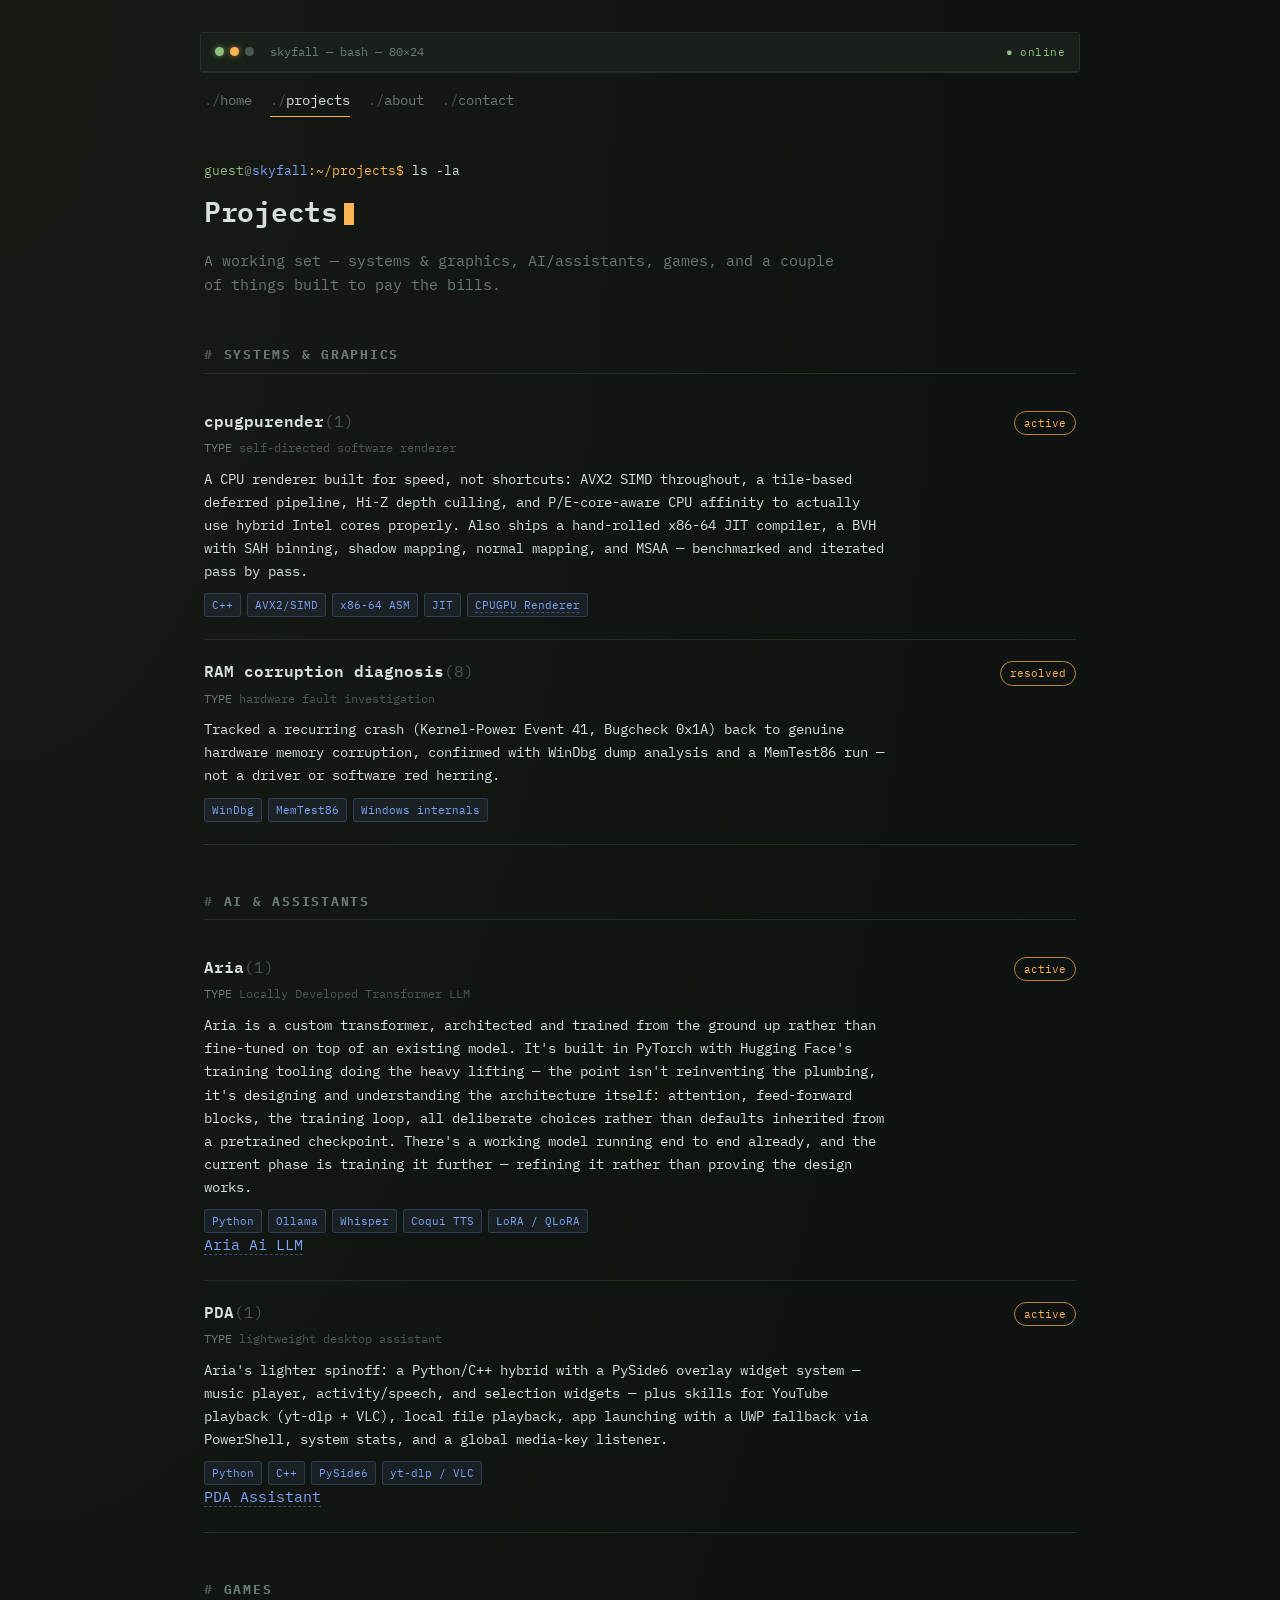
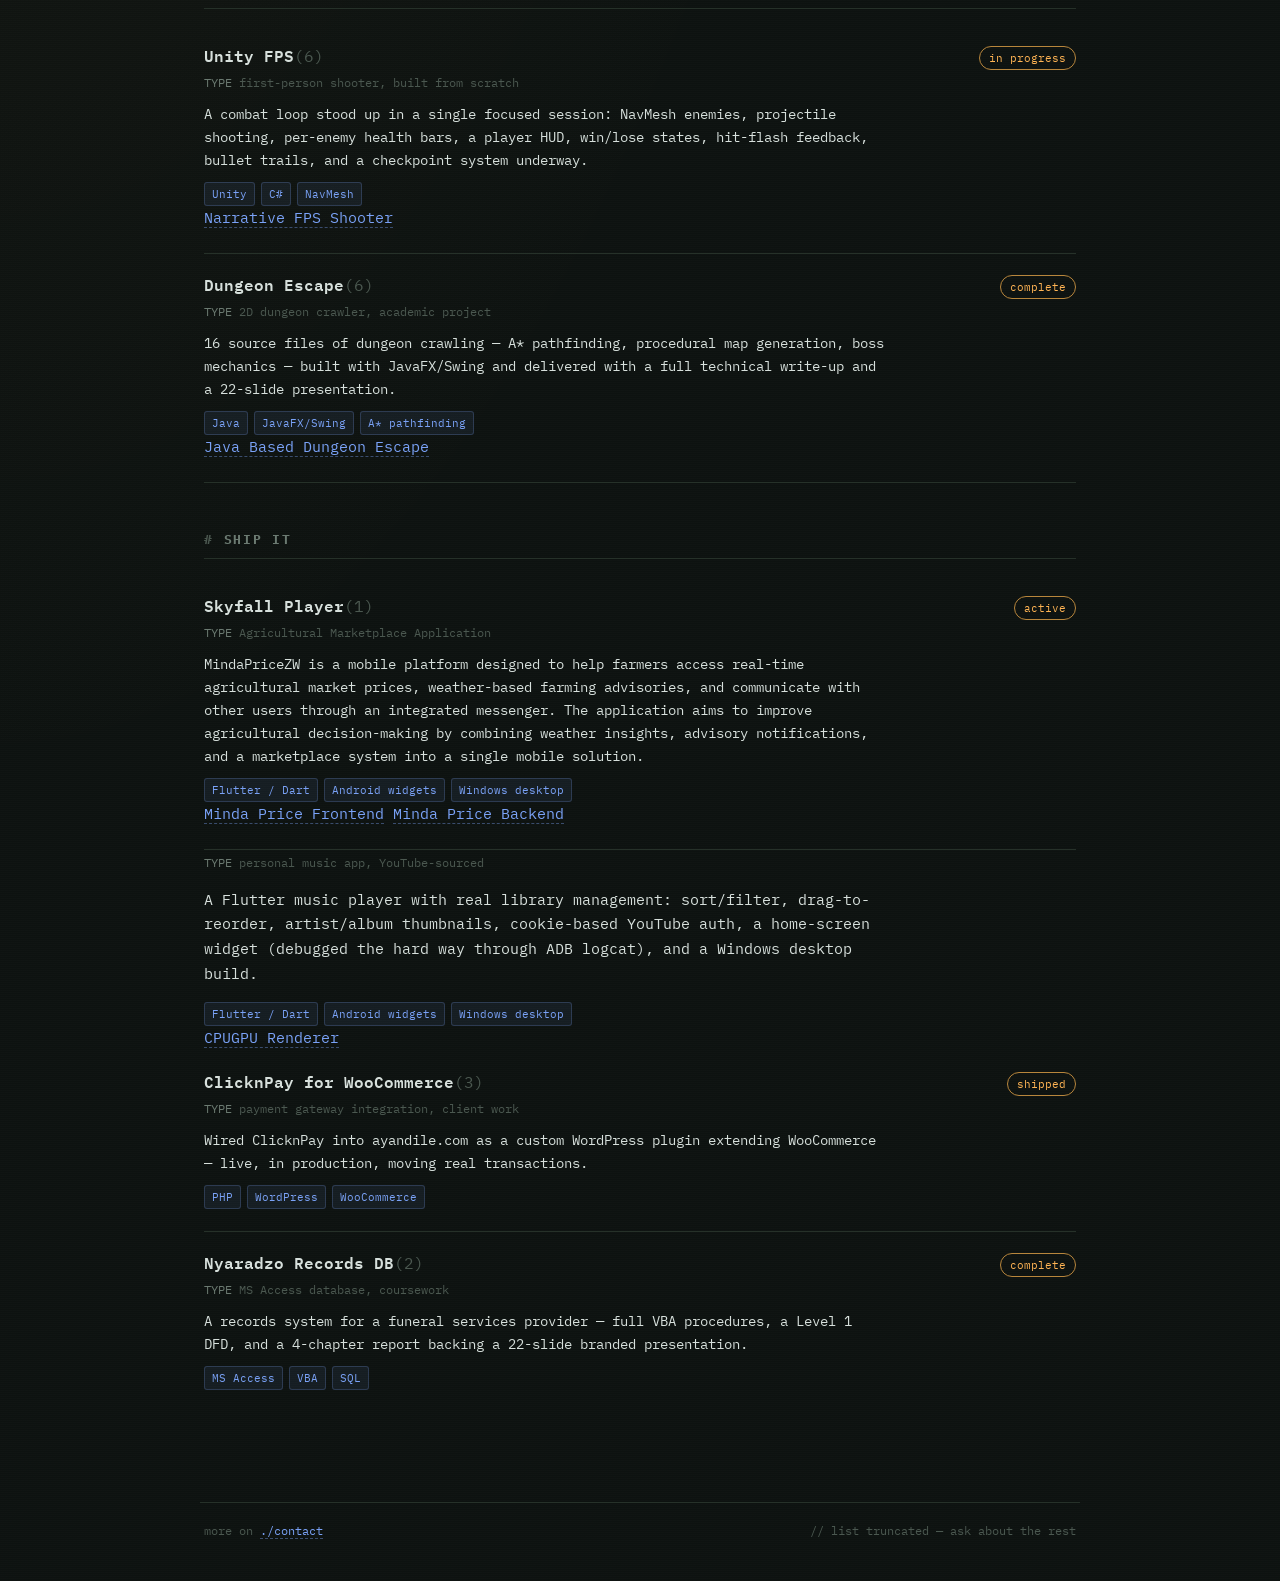
==== docs/projects.html @ 38242075 "Update project stack and link in projects.html" ====
<!DOCTYPE html>
<html lang="en">
<head>
<meta charset="UTF-8">
<meta name="viewport" content="width=device-width, initial-scale=1.0">
<title>Projects // Skyfall</title>
<link rel="preconnect" href="https://fonts.googleapis.com">
<link href="https://fonts.googleapis.com/css2?family=IBM+Plex+Mono:ital,wght@0,400;0,500;0,600;1,400&display=swap" rel="stylesheet">
<link rel="stylesheet" href="style.css">
</head>
<body>

<div class="terminal-window">
  <div class="titlebar">
    <span class="dots">
      <span class="dot dot--green" title="build: passing"></span>
      <span class="dot dot--amber" title="ci: running"></span>
      <span class="dot dot--dim" title="deploys: idle"></span>
    </span>
    <span class="path">skyfall — bash — 80×24</span>
    <span class="status">● online</span>
  </div>
</div>

<nav class="shell-nav" aria-label="Primary">
  <a href="index.html">home</a>
  <a href="projects.html" aria-current="page">projects</a>
  <a href="about.html">about</a>
  <a href="contact.html">contact</a>
</nav>

<main>
  <p class="prompt-line">
    <span class="user">guest</span><span class="at">@</span><span class="host">skyfall</span><span class="cwd">:~/projects$</span>
    <span class="cmd">ls -la</span>
  </p>
  <h1>Projects<span class="caret"></span></h1>
  <p class="lede">A working set — systems &amp; graphics, AI/assistants, games, and a couple of things built to pay the bills.</p>

  <h2>systems &amp; graphics</h2>

  <div class="entry">
    <div class="entry-head">
      <div class="entry-name">cpugpurender<span class="sec">(1)</span></div>
      <span class="entry-tag">active</span>
    </div>
    <div class="entry-meta"><span class="k">TYPE</span> self-directed software renderer</div>
    <p>A CPU renderer built for speed, not shortcuts: AVX2 SIMD throughout, a tile-based deferred
      pipeline, Hi-Z depth culling, and P/E-core-aware CPU affinity to actually use hybrid Intel
      cores properly. Also ships a hand-rolled x86-64 JIT compiler, a BVH with SAH binning, shadow
      mapping, normal mapping, and MSAA — benchmarked and iterated pass by pass.</p>
    <div class="stack"><span>C++</span><span>AVX2/SIMD</span><span>x86-64 ASM</span><span>JIT</span><span><a href="https://github.com/andlskyfallaju/cpugpurender">CPUGPU Renderer</a></span></div>
  </div>

  <div class="entry">
    <div class="entry-head">
      <div class="entry-name">RAM corruption diagnosis<span class="sec">(8)</span></div>
      <span class="entry-tag">resolved</span>
    </div>
    <div class="entry-meta"><span class="k">TYPE</span> hardware fault investigation</div>
    <p>Tracked a recurring crash (Kernel-Power Event 41, Bugcheck 0x1A) back to genuine hardware
      memory corruption, confirmed with WinDbg dump analysis and a MemTest86 run — not a driver
      or software red herring.</p>
    <div class="stack"><span>WinDbg</span><span>MemTest86</span><span>Windows internals</span></div>
  </div>

  <h2>ai &amp; assistants</h2>

  <div class="entry">
    <div class="entry-head">
      <div class="entry-name">Aria<span class="sec">(1)</span></div>
      <span class="entry-tag">active</span>
    </div>
    <div class="entry-meta"><span class="k">TYPE</span> Locally Developed Transformer LLM </div>
    <p>Aria is a custom transformer, architected and trained from the ground up rather than fine-tuned on top of an existing model. 
      It's built in PyTorch with Hugging Face's training tooling doing the heavy lifting — the point isn't reinventing the plumbing, 
      it's designing and understanding the architecture itself: attention, feed-forward blocks, the training loop, 
      all deliberate choices rather than defaults inherited from a pretrained checkpoint. 
      There's a working model running end to end already, and the current phase is training it further — refining it rather than proving the design works.</p>
    <div class="stack"><span>Python</span><span>Ollama</span><span>Whisper</span><span>Coqui TTS</span><span>LoRA / QLoRA</span></div>
    <a href="https://github.com/andlskyfallaju/Aria-AI">Aria Ai LLM</a>
  </div>

  <div class="entry">
    <div class="entry-head">
      <div class="entry-name">PDA<span class="sec">(1)</span></div>
      <span class="entry-tag">active</span>
    </div>
    <div class="entry-meta"><span class="k">TYPE</span> lightweight desktop assistant</div>
    <p>Aria's lighter spinoff: a Python/C++ hybrid with a PySide6 overlay widget system — music
      player, activity/speech, and selection widgets — plus skills for YouTube playback (yt-dlp +
      VLC), local file playback, app launching with a UWP fallback via PowerShell, system stats,
      and a global media-key listener.</p>
    <div class="stack"><span>Python</span><span>C++</span><span>PySide6</span><span>yt-dlp / VLC</span></div>
    <a href="https://github.com/andlskyfallaju/Local-PDA-Assistant">PDA Assistant</a>
  </div>

  <h2>games</h2>

  <div class="entry">
    <div class="entry-head">
      <div class="entry-name">Unity FPS<span class="sec">(6)</span></div>
      <span class="entry-tag">in progress</span>
    </div>
    <div class="entry-meta"><span class="k">TYPE</span> first-person shooter, built from scratch</div>
    <p>A combat loop stood up in a single focused session: NavMesh enemies, projectile shooting,
      per-enemy health bars, a player HUD, win/lose states, hit-flash feedback, bullet trails, and
      a checkpoint system underway.</p>
    <div class="stack"><span>Unity</span><span>C#</span><span>NavMesh</span></div>
    <a href="https://github.com/andlskyfallaju/Narrative-FPS">Narrative FPS Shooter</a>
  </div>

  <div class="entry">
    <div class="entry-head">
      <div class="entry-name">Dungeon Escape<span class="sec">(6)</span></div>
      <span class="entry-tag">complete</span>
    </div>
    <div class="entry-meta"><span class="k">TYPE</span> 2D dungeon crawler, academic project</div>
    <p>16 source files of dungeon crawling — A* pathfinding, procedural map generation, boss
      mechanics — built with JavaFX/Swing and delivered with a full technical write-up and a
      22-slide presentation.</p>
    <div class="stack"><span>Java</span><span>JavaFX/Swing</span><span>A* pathfinding</span></div>
    <a href="https://github.com/andlskyfallaju/DungeonEscape">Java Based Dungeon Escape</a>
  </div>

  <h2>ship it</h2>

  <div class="entry">
    <div class="entry-head">
      <div class="entry-name">Skyfall Player<span class="sec">(1)</span></div>
      <span class="entry-tag">active</span>
    </div>
    <div class="entry-meta"><span class="k">TYPE</span> Agricultural Marketplace Application</div>
    <p>MindaPriceZW is a mobile platform designed to help farmers access real-time agricultural market prices, 
      weather-based farming advisories, and communicate with other users through an integrated messenger.
      The application aims to improve agricultural decision-making by combining weather insights, 
      advisory notifications, and a marketplace system into a single mobile solution.</p>
    <div class="stack"><span>Flutter / Dart</span><span>Android widgets</span><span>Windows desktop</span></div>
    <a href="https://github.com/andlskyfallaju/mindaprice-zw-app">Minda Price Frontend</a> <a href="https://github.com/andlskyfallaju/mindaprice-backend">Minda Price Backend</a>
  </div>

  <div class="entry-meta"><span class="k">TYPE</span> personal music app, YouTube-sourced</div>
    <p>A Flutter music player with real library management: sort/filter, drag-to-reorder,
      artist/album thumbnails, cookie-based YouTube auth, a home-screen widget (debugged the hard
      way through ADB logcat), and a Windows desktop build.</p>
    <div class="stack"><span>Flutter / Dart</span><span>Android widgets</span><span>Windows desktop</span></div>
    <a href="https://github.com/andlskyfallaju/mindaprice-zw-app">CPUGPU Renderer</a>
  </div>

  <div class="entry">
    <div class="entry-head">
      <div class="entry-name">ClicknPay for WooCommerce<span class="sec">(3)</span></div>
      <span class="entry-tag">shipped</span>
    </div>
    <div class="entry-meta"><span class="k">TYPE</span> payment gateway integration, client work</div>
    <p>Wired ClicknPay into ayandile.com as a custom WordPress plugin extending WooCommerce —
      live, in production, moving real transactions.</p>
    <div class="stack"><span>PHP</span><span>WordPress</span><span>WooCommerce</span></div>
  </div>

  <div class="entry">
    <div class="entry-head">
      <div class="entry-name">Nyaradzo Records DB<span class="sec">(2)</span></div>
      <span class="entry-tag">complete</span>
    </div>
    <div class="entry-meta"><span class="k">TYPE</span> MS Access database, coursework</div>
    <p>A records system for a funeral services provider — full VBA procedures, a Level 1 DFD, and
      a 4-chapter report backing a 22-slide branded presentation.</p>
    <div class="stack"><span>MS Access</span><span>VBA</span><span>SQL</span></div>
  </div>


</main>

<footer>
  <span>more on <a href="contact.html">./contact</a></span>
  <span class="comment">// list truncated — ask about the rest</span>
</footer>

</body>
</html>
---- docs/style.css ----
/* ============================================================
   Skyfall // portfolio — terminal design system
   ============================================================ */

:root {
  --bg:        #0d1210;
  --bg-panel:  #131917;
  --bg-raised: #182019;
  --border:    #263129;
  --fg:        #d7e0dc;
  --fg-dim:    #6b7a71;
  --fg-dimmer: #4b5850;
  --amber:     #ffb454;
  --amber-dim: #b8863c;
  --blue:      #7aa2f7;
  --red:       #e06c75;
  --green:     #8fbf7f;

  --mono: "IBM Plex Mono", "JetBrains Mono", "SF Mono", Consolas, monospace;

  --radius: 3px;
  --maxw: 880px;
}

* { box-sizing: border-box; }

html {
  scroll-behavior: smooth;
}

@media (prefers-reduced-motion: reduce) {
  html { scroll-behavior: auto; }
  *, *::before, *::after {
    animation-duration: 0.01ms !important;
    animation-iteration-count: 1 !important;
    transition-duration: 0.01ms !important;
  }
}

body {
  margin: 0;
  background: var(--bg);
  color: var(--fg);
  font-family: var(--mono);
  font-size: 15px;
  line-height: 1.65;
  background-image:
    radial-gradient(ellipse at top left, rgba(255,180,84,0.04), transparent 55%),
    repeating-linear-gradient(0deg, rgba(255,255,255,0.012) 0px, rgba(255,255,255,0.012) 1px, transparent 1px, transparent 2px);
}

a {
  color: var(--blue);
  text-decoration: none;
  border-bottom: 1px dashed rgba(122,162,247,0.4);
}
a:hover, a:focus-visible {
  color: var(--amber);
  border-bottom-color: rgba(255,180,84,0.6);
}
a:focus-visible {
  outline: 1px solid var(--amber);
  outline-offset: 2px;
}

::selection {
  background: var(--amber-dim);
  color: #0d1210;
}

/* ---------- window chrome ---------- */

.terminal-window {
  max-width: var(--maxw);
  margin: 32px auto 0;
  border: 1px solid var(--border);
  border-radius: var(--radius);
  background: var(--bg-panel);
  box-shadow: 0 30px 60px -30px rgba(0,0,0,0.6);
  overflow: hidden;
}

.titlebar {
  display: flex;
  align-items: center;
  gap: 10px;
  padding: 9px 14px;
  background: var(--bg-raised);
  border-bottom: 1px solid var(--border);
  font-size: 12px;
  color: var(--fg-dim);
}

.dots { display: flex; gap: 6px; margin-right: 6px; }
.dot { width: 9px; height: 9px; border-radius: 50%; display: inline-block; }
.dot--green  { background: var(--green); box-shadow: 0 0 6px rgba(143,191,127,0.7); }
.dot--amber  { background: var(--amber); box-shadow: 0 0 6px rgba(255,180,84,0.6); }
.dot--dim    { background: var(--fg-dimmer); }

.titlebar .path { color: var(--fg-dim); }
.titlebar .status {
  margin-left: auto;
  font-size: 11px;
  letter-spacing: 0.04em;
  color: var(--green);
}

/* ---------- shell-prompt nav ---------- */

nav.shell-nav {
  max-width: var(--maxw);
  margin: 14px auto 0;
  padding: 0 4px;
  display: flex;
  flex-wrap: wrap;
  gap: 18px;
  font-size: 13.5px;
}

nav.shell-nav a {
  border-bottom: none;
  color: var(--fg-dim);
  padding: 2px 0;
  position: relative;
}
nav.shell-nav a::before {
  content: "./";
  color: var(--fg-dimmer);
}
nav.shell-nav a:hover {
  color: var(--amber);
}
nav.shell-nav a[aria-current="page"] {
  color: var(--fg);
}
nav.shell-nav a[aria-current="page"]::after {
  content: "";
  position: absolute;
  left: 0; right: 0; bottom: -4px;
  height: 1px;
  background: var(--amber);
}

/* ---------- content ---------- */

main {
  max-width: var(--maxw);
  margin: 0 auto;
  padding: 34px 4px 90px;
}

.prompt-line {
  color: var(--fg-dim);
  font-size: 13px;
  margin-bottom: 6px;
}
.prompt-line .user { color: var(--green); }
.prompt-line .at   { color: var(--fg-dim); }
.prompt-line .host { color: var(--blue); }
.prompt-line .cwd  { color: var(--amber); }
.prompt-line .cmd  { color: var(--fg); }

h1 {
  font-size: 28px;
  font-weight: 600;
  margin: 6px 0 4px;
  color: var(--fg);
  letter-spacing: -0.01em;
}
h1 .caret {
  display: inline-block;
  width: 10px; height: 22px;
  background: var(--amber);
  margin-left: 6px;
  vertical-align: -3px;
  animation: blink 1.05s steps(1) infinite;
}
@keyframes blink { 50% { opacity: 0; } }

h2 {
  font-size: 12.5px;
  text-transform: uppercase;
  letter-spacing: 0.14em;
  color: var(--fg-dim);
  margin: 46px 0 16px;
  padding-bottom: 8px;
  border-bottom: 1px solid var(--border);
}
h2::before { content: "# "; color: var(--fg-dimmer); }

h3 {
  font-size: 16px;
  color: var(--fg);
  margin: 0 0 4px;
}

p { color: var(--fg); max-width: 680px; }
p.lede { color: var(--fg-dim); max-width: 640px; }

.tagline {
  color: var(--fg-dim);
  margin: 0 0 28px;
}

.comment { color: var(--fg-dimmer); }

/* ---------- man-page project entries ---------- */

.entry {
  padding: 18px 0 22px;
  border-bottom: 1px solid var(--border);
}
.entry:last-child { border-bottom: none; }

.entry-head {
  display: flex;
  align-items: baseline;
  justify-content: space-between;
  gap: 12px;
  flex-wrap: wrap;
}

.entry-name {
  color: var(--fg);
  font-weight: 600;
  font-size: 16px;
}
.entry-name .sec { color: var(--fg-dimmer); font-weight: 400; }

.entry-tag {
  font-size: 11px;
  color: var(--amber);
  border: 1px solid var(--amber-dim);
  border-radius: 999px;
  padding: 2px 9px;
  white-space: nowrap;
}

.entry-meta {
  font-size: 12px;
  color: var(--fg-dimmer);
  margin: 3px 0 10px;
}
.entry-meta .k { color: var(--fg-dim); }

.entry p { margin: 6px 0; font-size: 14px; }

.stack {
  display: flex;
  flex-wrap: wrap;
  gap: 6px;
  margin-top: 10px;
}
.stack span {
  font-size: 11px;
  color: var(--blue);
  background: rgba(122,162,247,0.08);
  border: 1px solid rgba(122,162,247,0.22);
  border-radius: var(--radius);
  padding: 2px 7px;
}

.entry-links { margin-top: 10px; font-size: 12.5px; }
.entry-links a { margin-right: 14px; }

/* ---------- misc blocks ---------- */

.grid-2 {
  display: grid;
  grid-template-columns: 1fr 1fr;
  gap: 26px;
}
@media (max-width: 640px) {
  .grid-2 { grid-template-columns: 1fr; }
}

.card {
  border: 1px solid var(--border);
  background: var(--bg-panel);
  border-radius: var(--radius);
  padding: 16px 18px;
}

.kv { display: grid; grid-template-columns: 120px 1fr; gap: 6px 14px; font-size: 13.5px; }
.kv dt { color: var(--fg-dim); }
.kv dd { margin: 0; color: var(--fg); }

.log-item {
  display: flex;
  gap: 12px;
  font-size: 13.5px;
  padding: 9px 0;
  border-bottom: 1px solid var(--border);
}
.log-item:last-child { border-bottom: none; }
.log-item .hash { color: var(--amber-dim); flex-shrink: 0; }
.log-item .msg  { color: var(--fg); }
.log-item .date { color: var(--fg-dimmer); margin-left: auto; flex-shrink: 0; }

.btn {
  display: inline-block;
  border: 1px solid var(--amber-dim);
  color: var(--amber);
  border-radius: var(--radius);
  padding: 8px 16px;
  font-size: 13.5px;
  border-bottom: 1px solid var(--amber-dim);
}
.btn:hover { background: rgba(255,180,84,0.08); color: var(--amber); border-color: var(--amber); }

.field {
  margin-bottom: 18px;
}
.field label {
  display: block;
  font-size: 12px;
  color: var(--fg-dim);
  margin-bottom: 5px;
}
.field label::before { content: "--"; color: var(--fg-dimmer); }
.field input, .field textarea {
  width: 100%;
  background: var(--bg-raised);
  border: 1px solid var(--border);
  border-radius: var(--radius);
  color: var(--fg);
  font-family: var(--mono);
  font-size: 14px;
  padding: 9px 11px;
}
.field input:focus, .field textarea:focus {
  outline: 1px solid var(--amber);
  border-color: var(--amber);
}

footer {
  max-width: var(--maxw);
  margin: 0 auto 40px;
  padding: 18px 4px 0;
  border-top: 1px solid var(--border);
  color: var(--fg-dimmer);
  font-size: 12px;
  display: flex;
  justify-content: space-between;
  flex-wrap: wrap;
  gap: 8px;
}
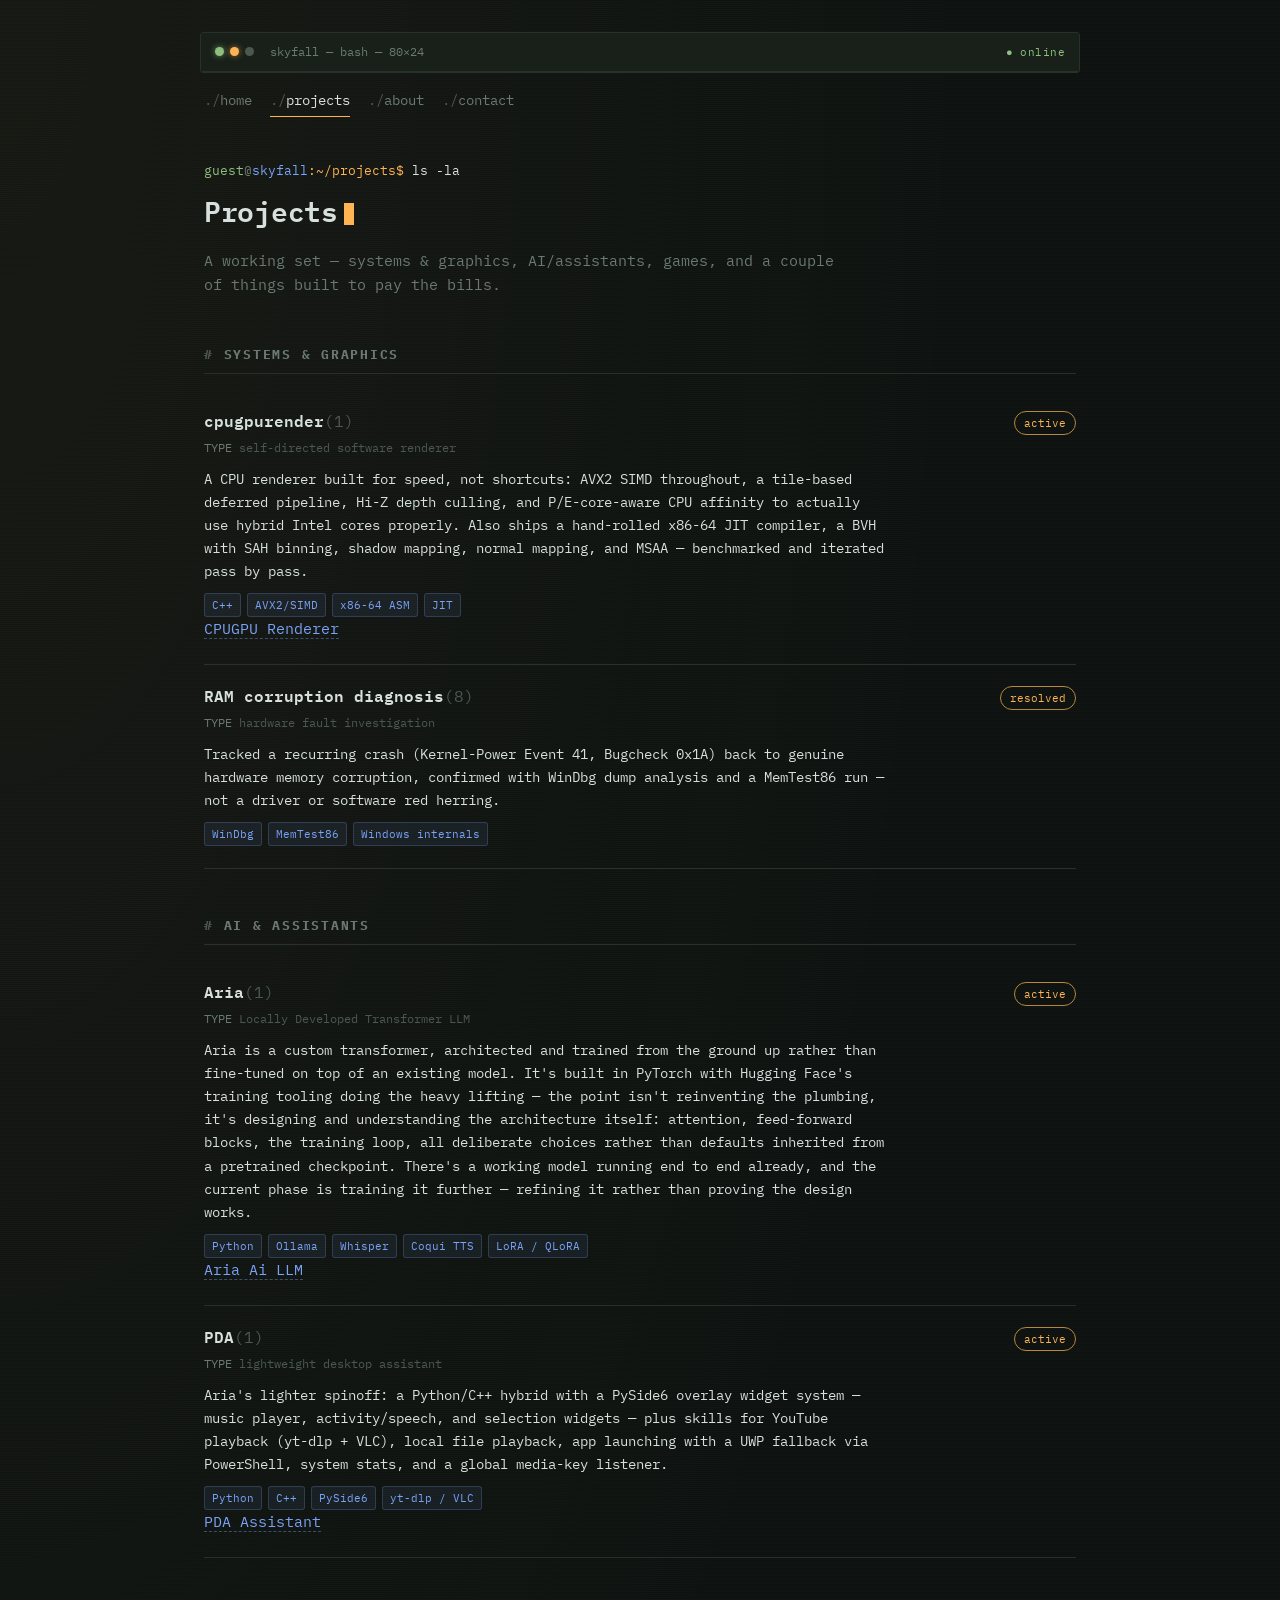
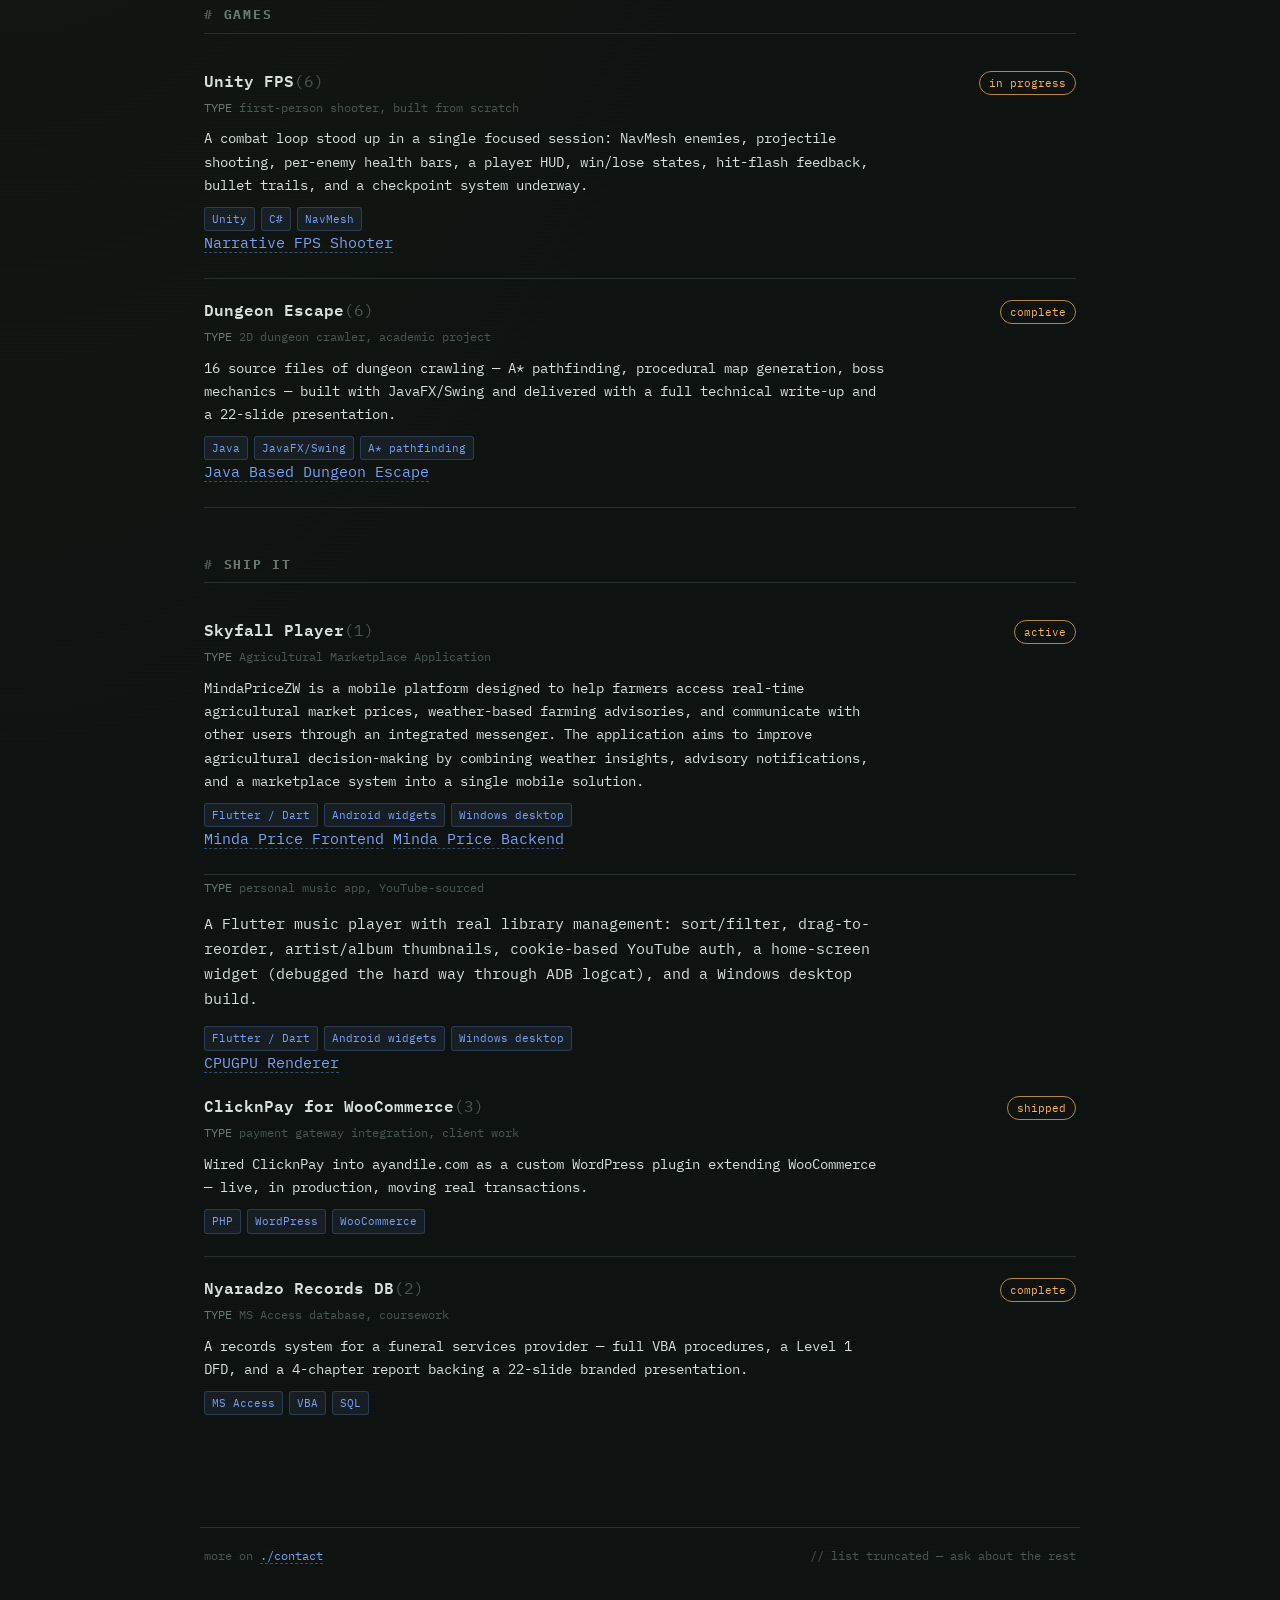
==== commit 71979324: "Update stack display for CPUGPU Renderer in projects.html Reorganized the stack display for the CPUG" ====
--- a/docs/projects.html
+++ b/docs/projects.html
@@ -49,7 +49,8 @@
       pipeline, Hi-Z depth culling, and P/E-core-aware CPU affinity to actually use hybrid Intel
       cores properly. Also ships a hand-rolled x86-64 JIT compiler, a BVH with SAH binning, shadow
       mapping, normal mapping, and MSAA — benchmarked and iterated pass by pass.</p>
-    <div class="stack"><span>C++</span><span>AVX2/SIMD</span><span>x86-64 ASM</span><span>JIT</span><span><a href="https://github.com/andlskyfallaju/cpugpurender">CPUGPU Renderer</a></span></div>
+    <div class="stack"><span>C++</span><span>AVX2/SIMD</span><span>x86-64 ASM</span><span>JIT</span></div>
+    <span><a href="https://github.com/andlskyfallaju/cpugpurender">CPUGPU Renderer</a></span>
   </div>
 
   <div class="entry">
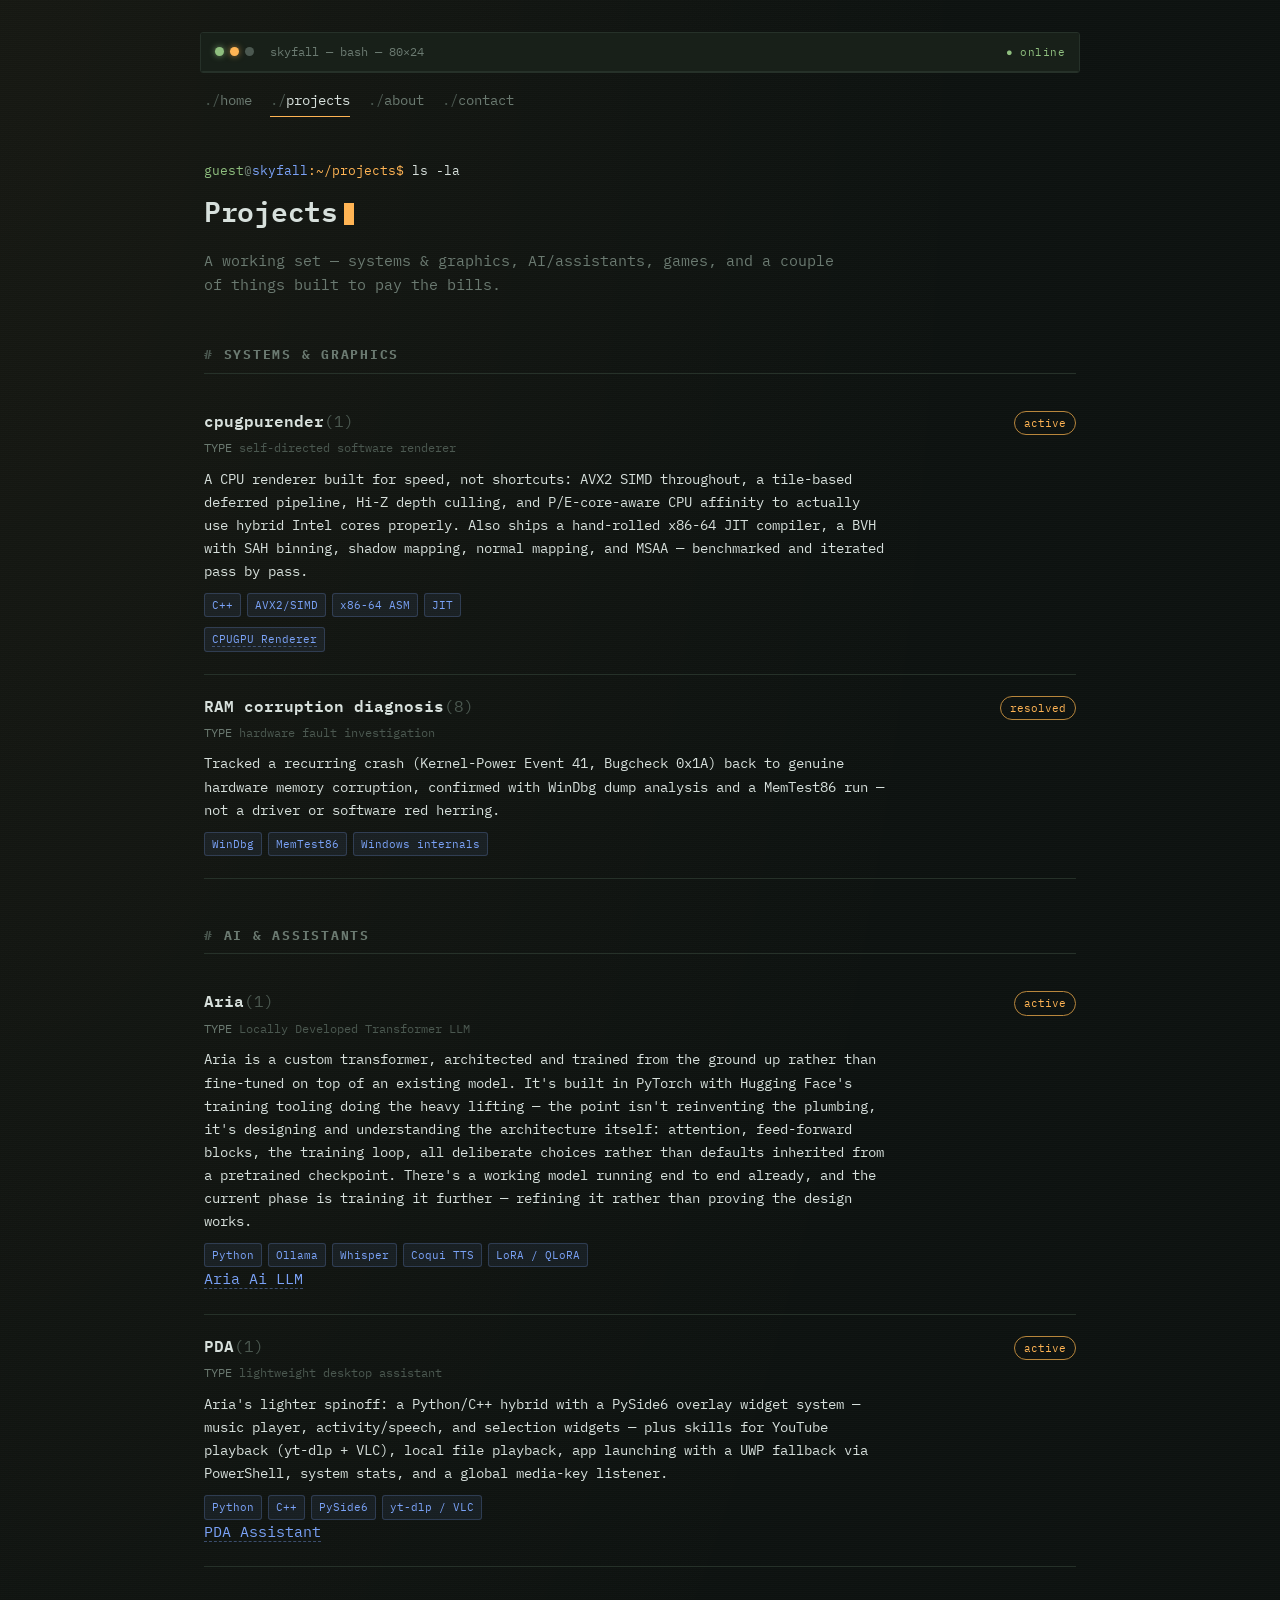
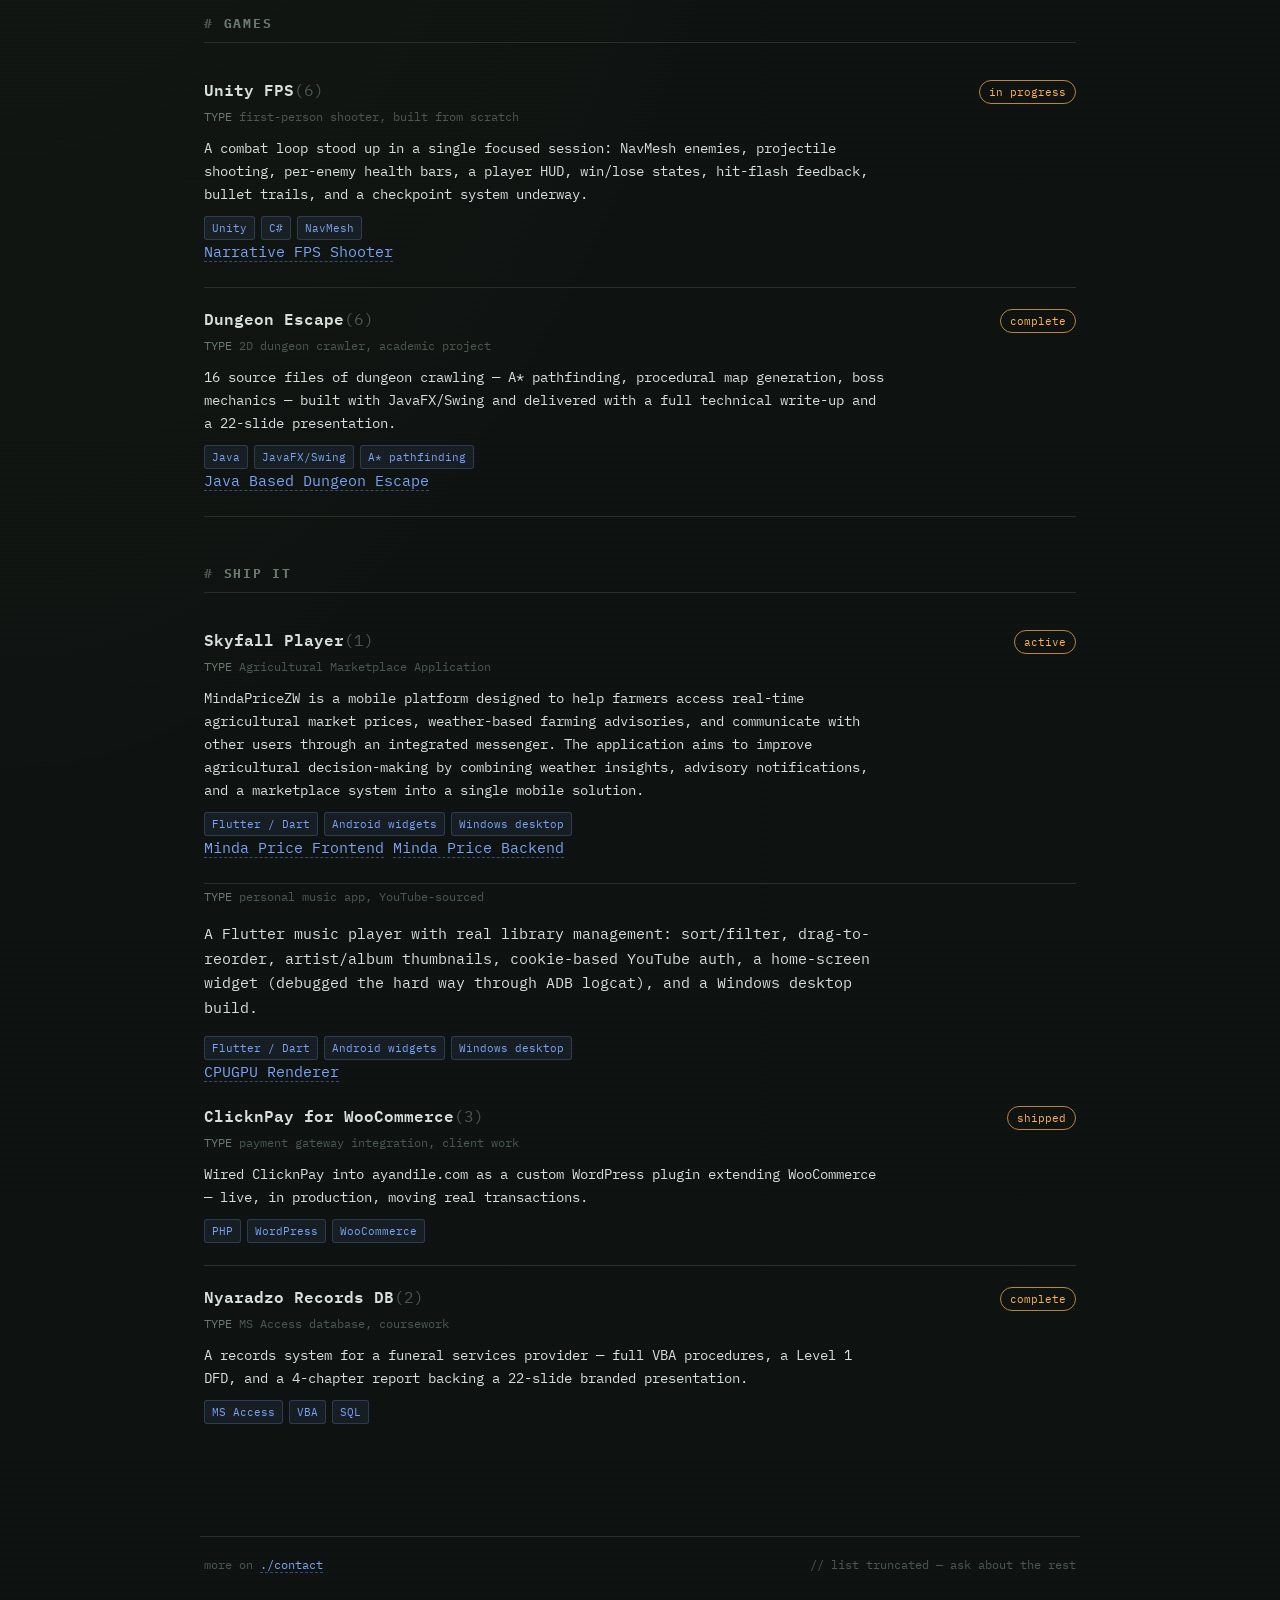
==== commit 8850710a: "Fix link formatting for CPUGPU Renderer in projects.html" ====
--- a/docs/projects.html
+++ b/docs/projects.html
@@ -50,7 +50,7 @@
       cores properly. Also ships a hand-rolled x86-64 JIT compiler, a BVH with SAH binning, shadow
       mapping, normal mapping, and MSAA — benchmarked and iterated pass by pass.</p>
     <div class="stack"><span>C++</span><span>AVX2/SIMD</span><span>x86-64 ASM</span><span>JIT</span></div>
-    <span><a href="https://github.com/andlskyfallaju/cpugpurender">CPUGPU Renderer</a></span>
+    <div class="stack"><span><a href="https://github.com/andlskyfallaju/cpugpurender">CPUGPU Renderer</a></span></div>
   </div>
 
   <div class="entry">
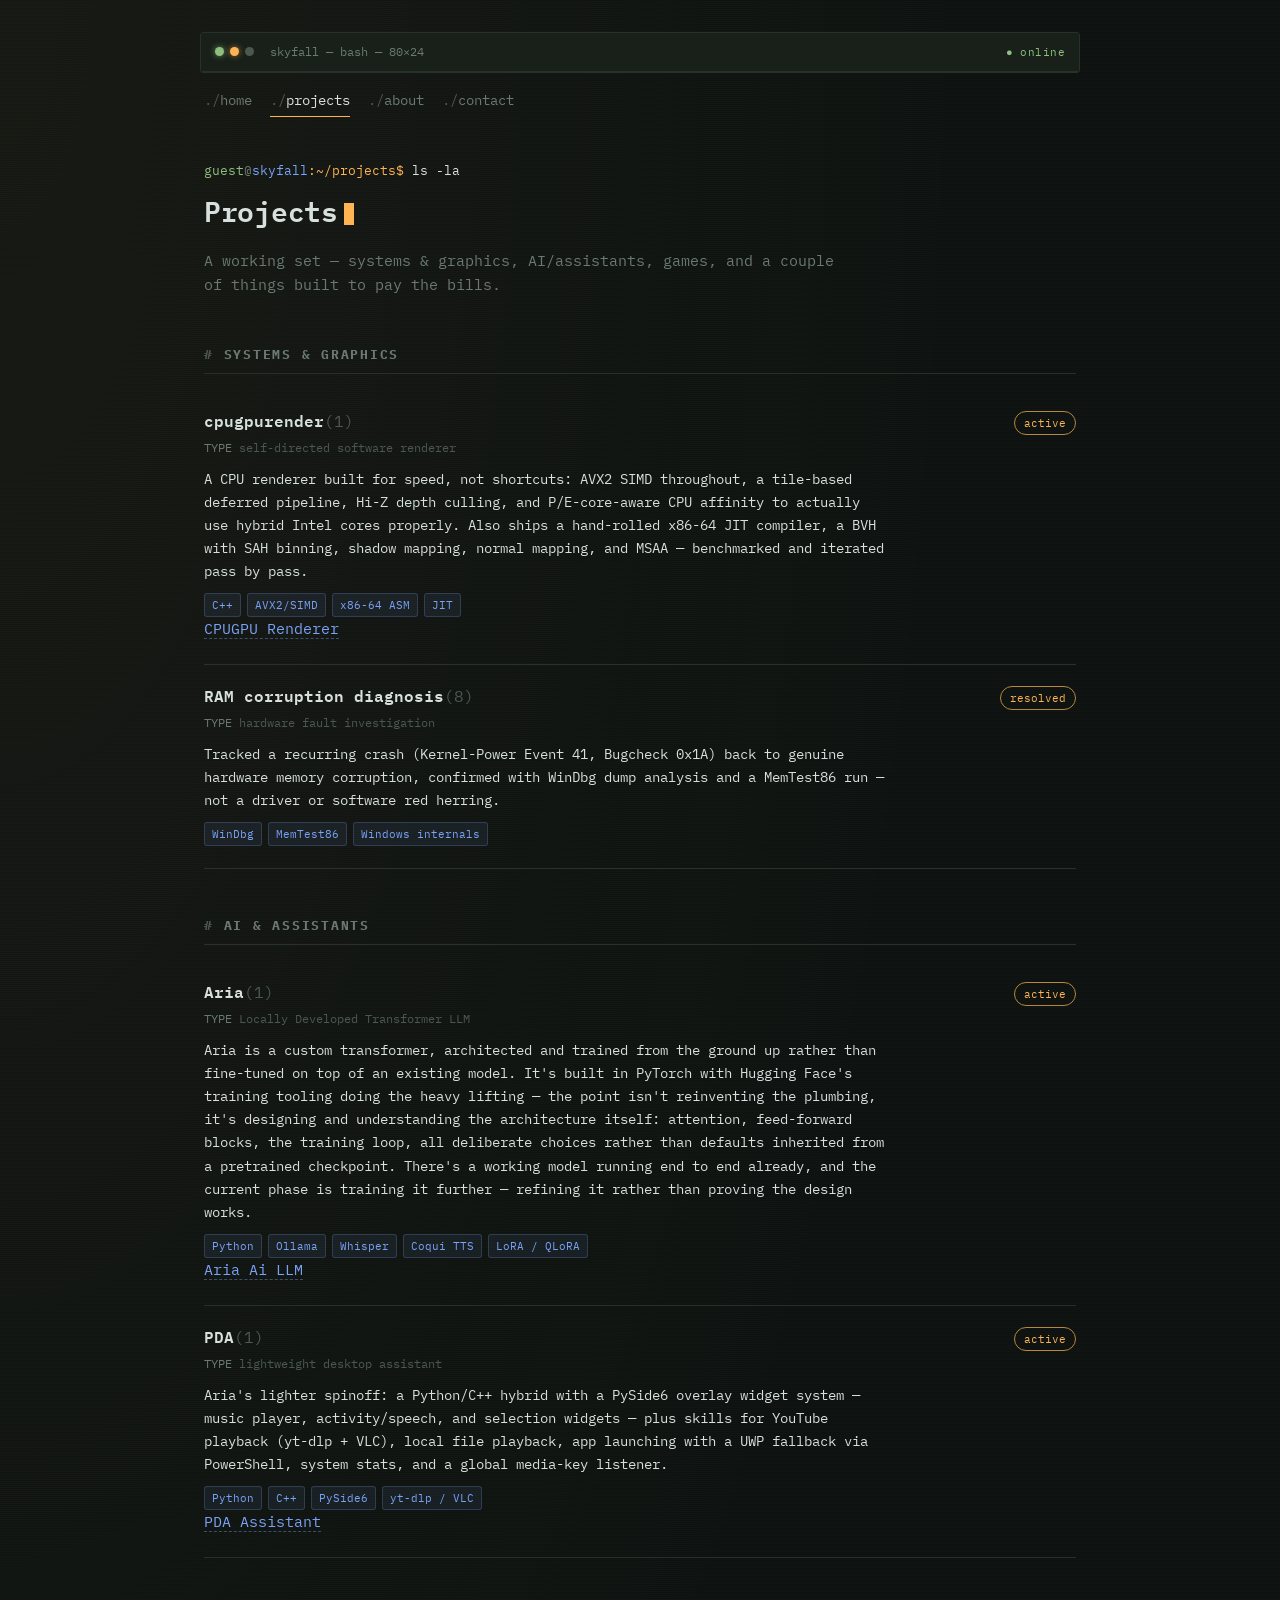
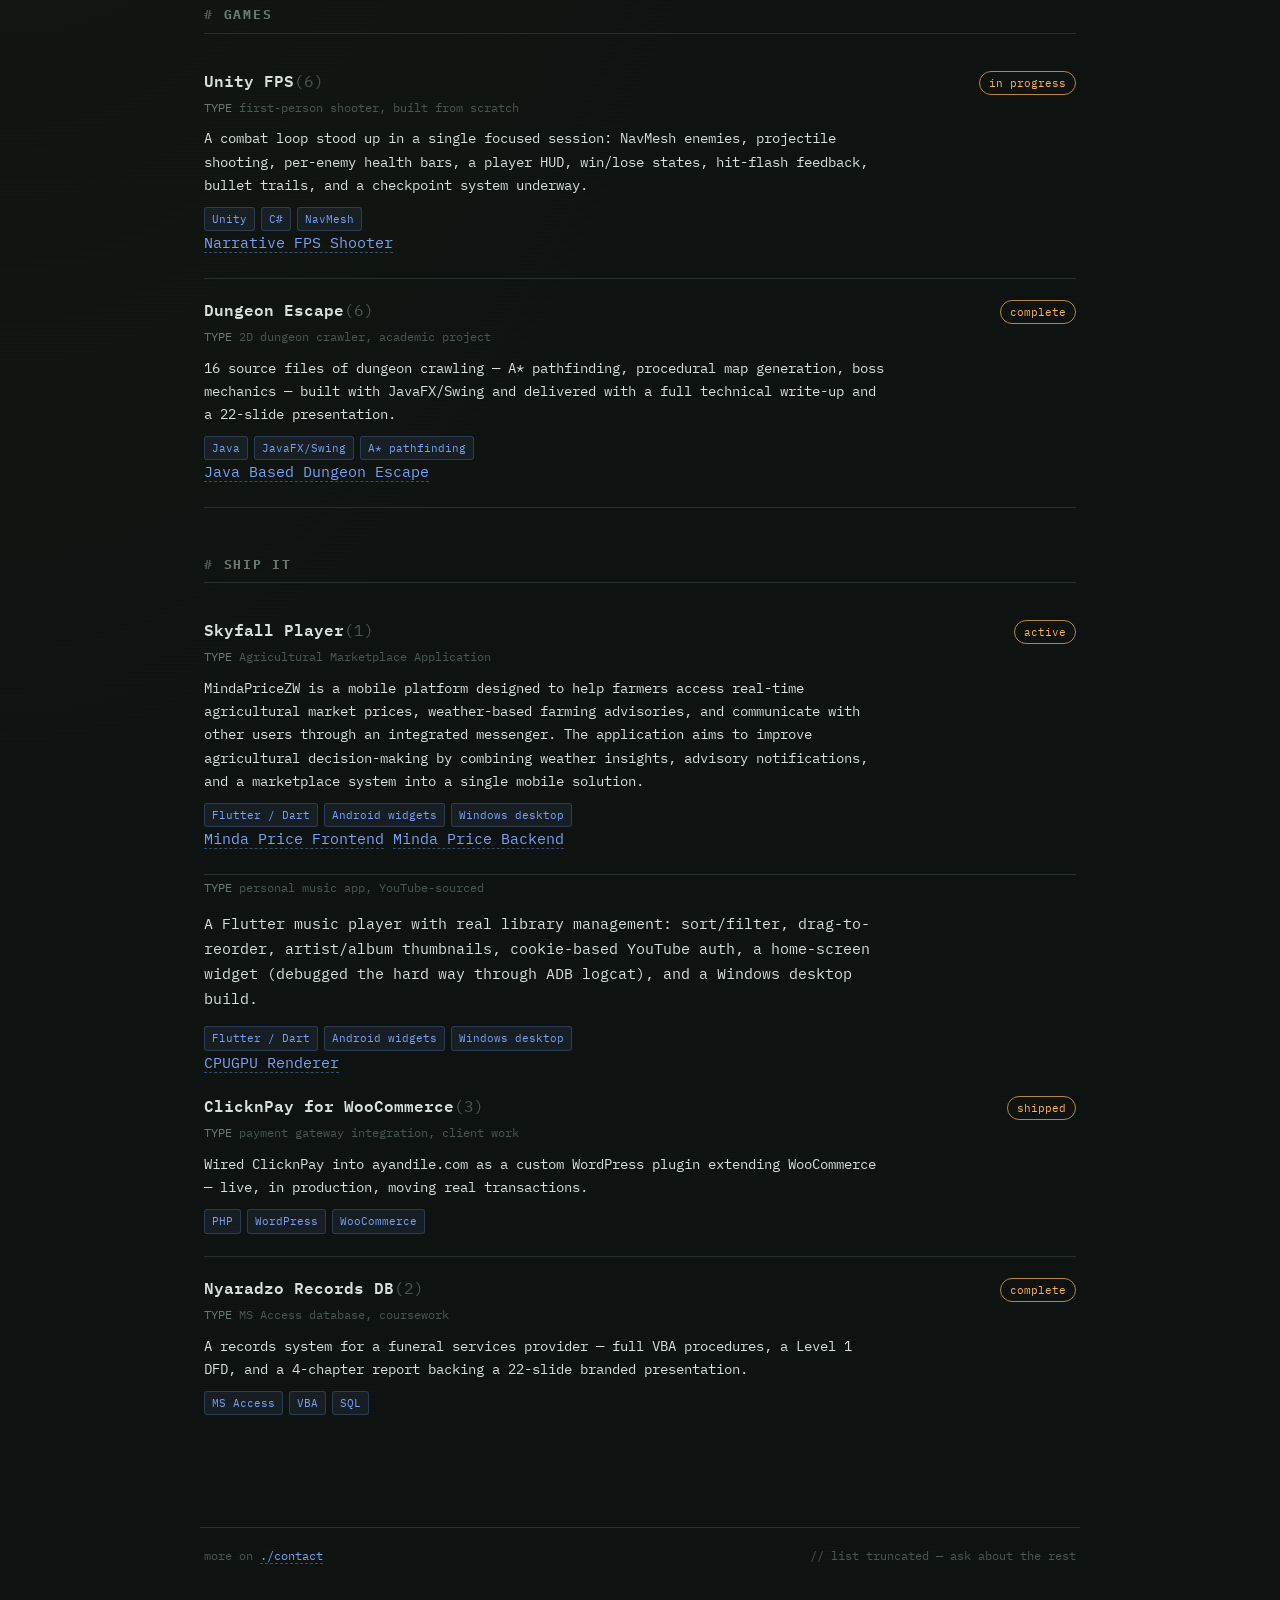
==== commit 04860c0c: "Fix link formatting for CPUGPU Renderer in projects.html" ====
--- a/docs/projects.html
+++ b/docs/projects.html
@@ -50,7 +50,7 @@
       cores properly. Also ships a hand-rolled x86-64 JIT compiler, a BVH with SAH binning, shadow
       mapping, normal mapping, and MSAA — benchmarked and iterated pass by pass.</p>
     <div class="stack"><span>C++</span><span>AVX2/SIMD</span><span>x86-64 ASM</span><span>JIT</span></div>
-    <div class="stack"><span><a href="https://github.com/andlskyfallaju/cpugpurender">CPUGPU Renderer</a></span></div>
+    <span><a href="https://github.com/andlskyfallaju/cpugpurender">CPUGPU Renderer</a></span>
   </div>
 
   <div class="entry">
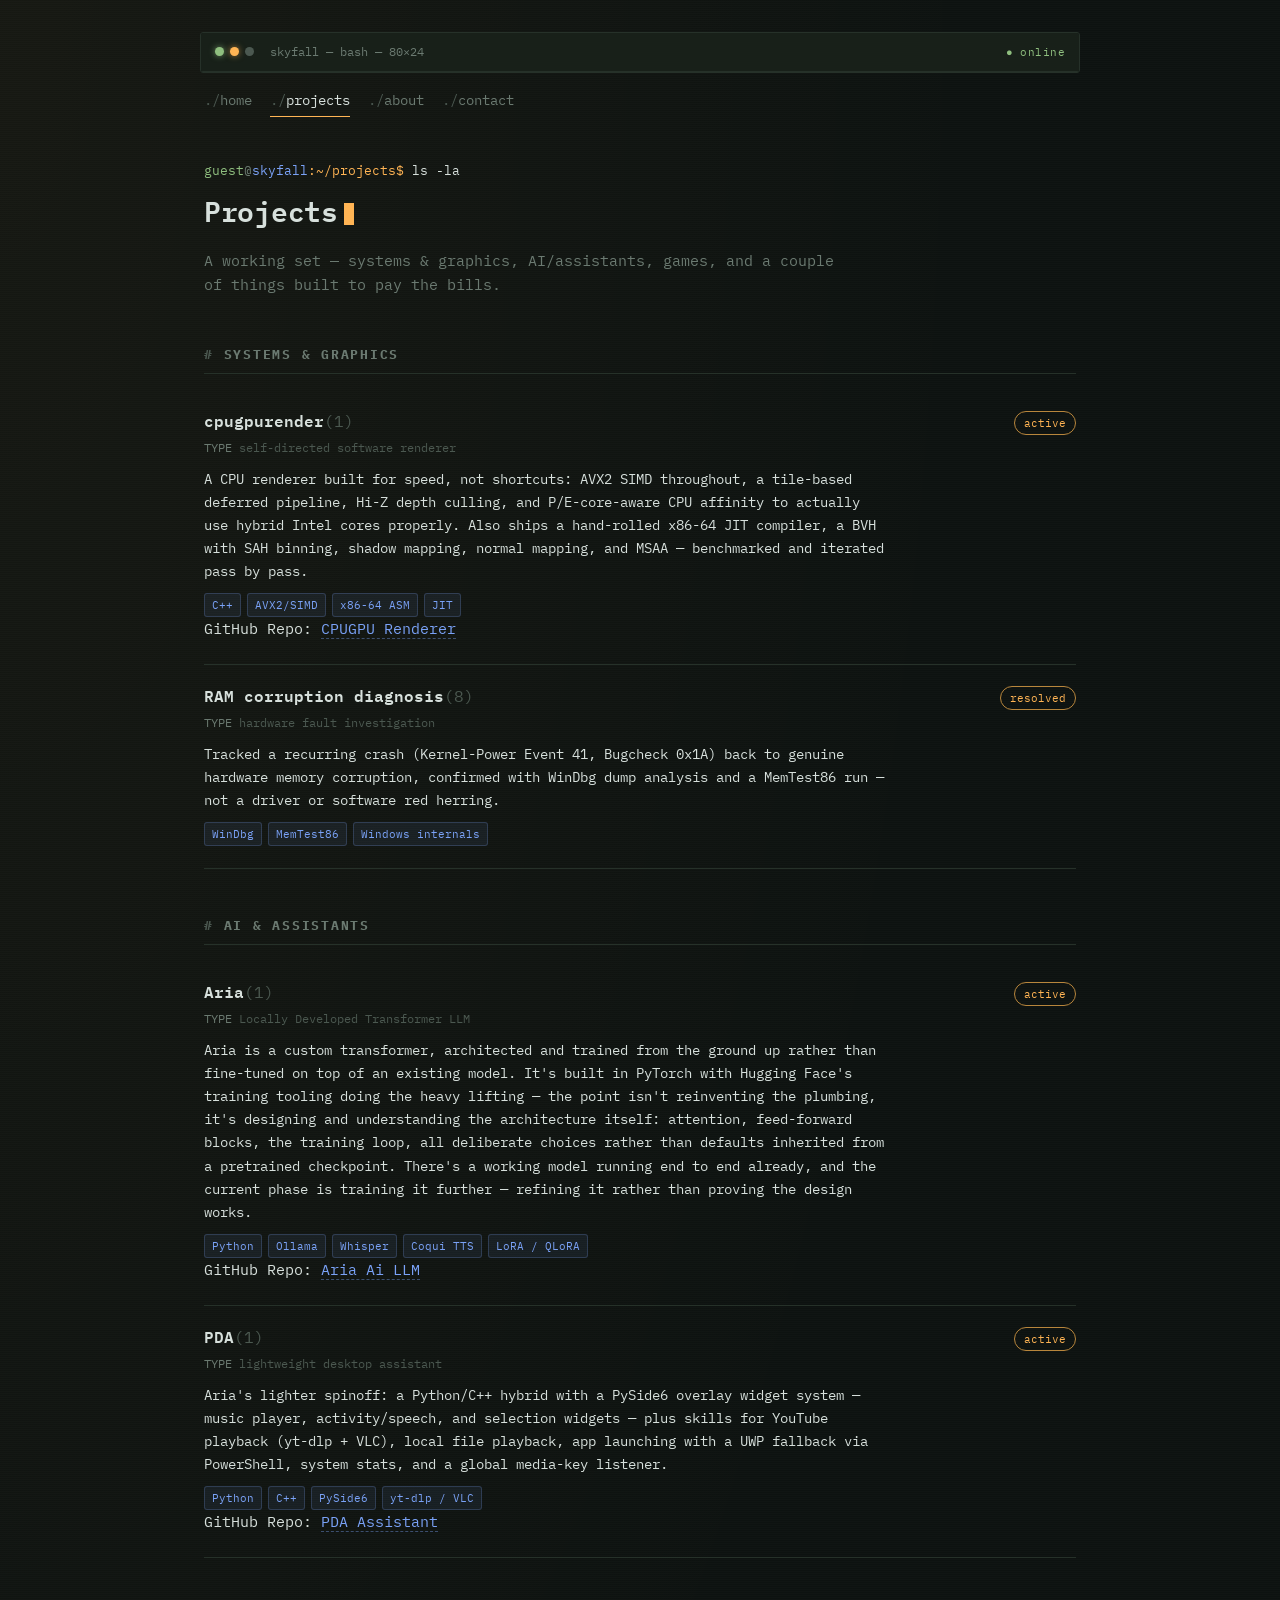
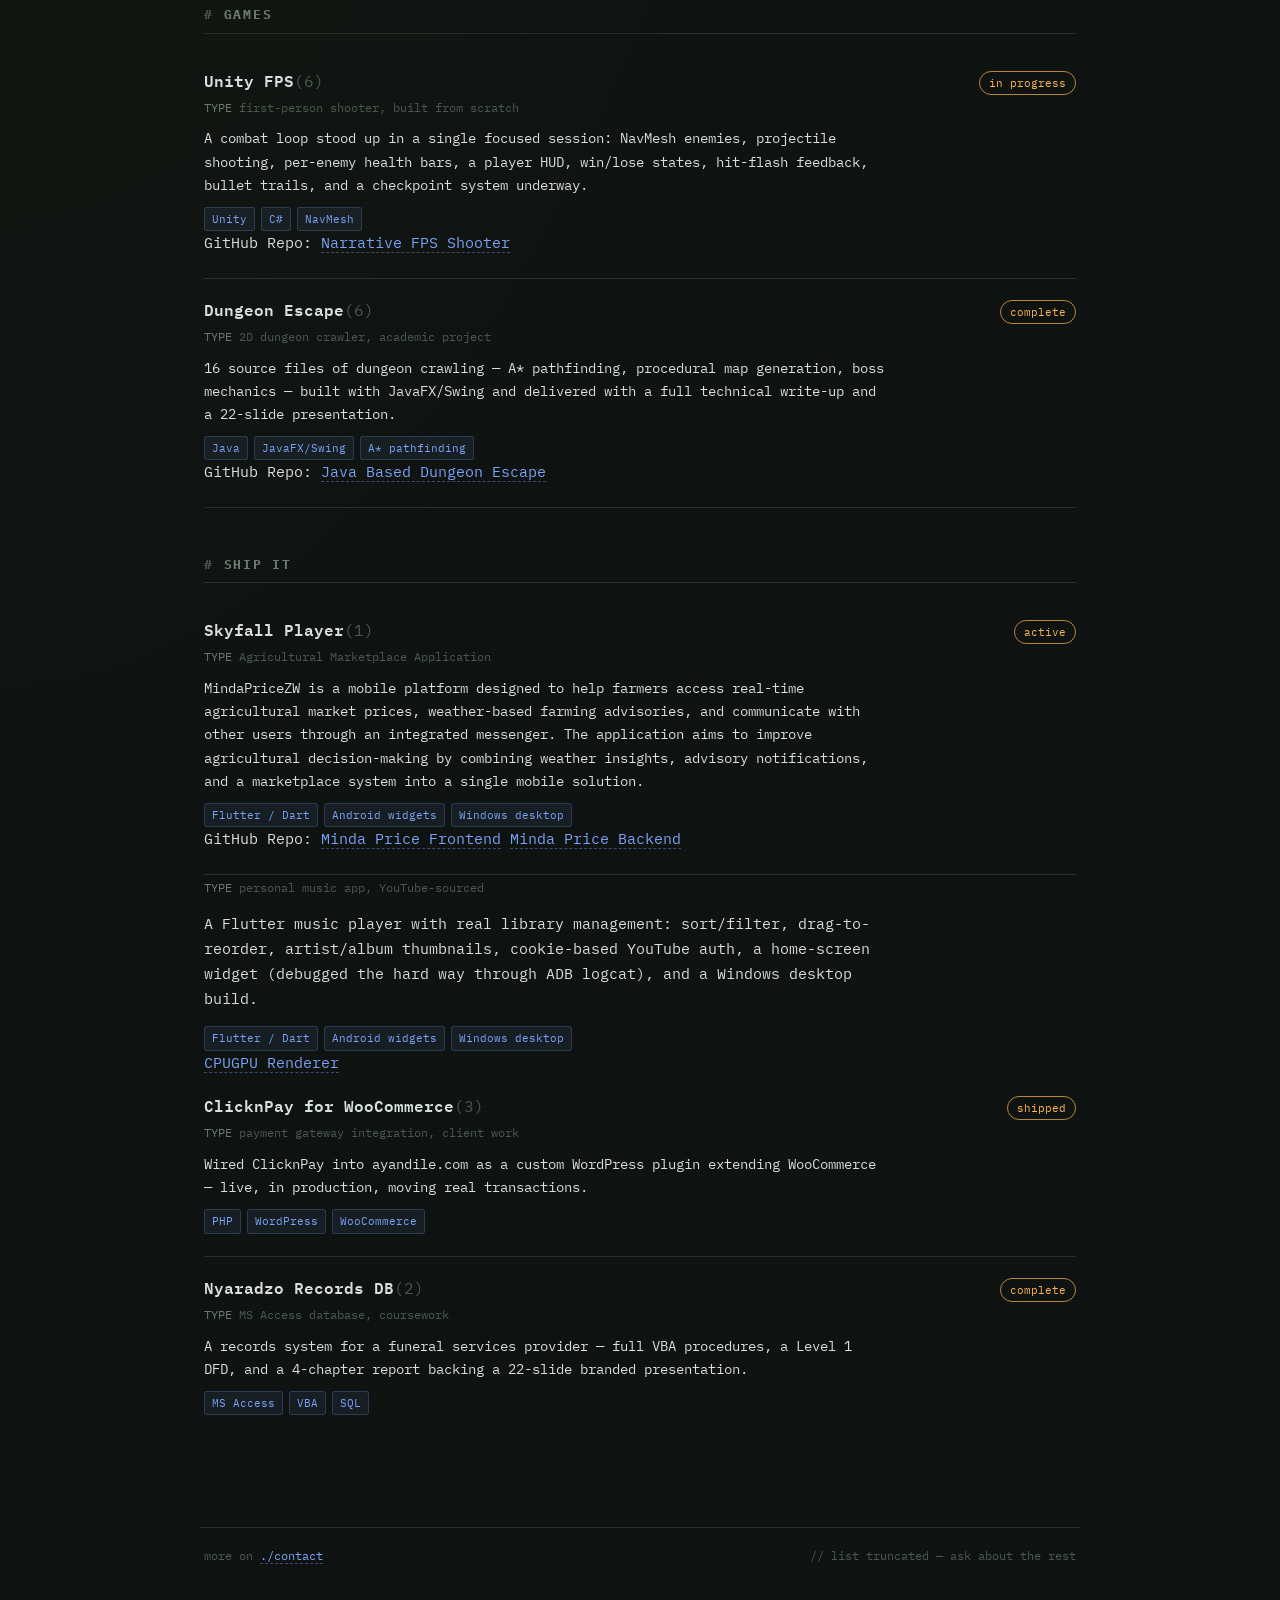
==== commit 5440084d: "Update GitHub repo links to include 'GitHub Repo:'" ====
--- a/docs/projects.html
+++ b/docs/projects.html
@@ -50,7 +50,7 @@
       cores properly. Also ships a hand-rolled x86-64 JIT compiler, a BVH with SAH binning, shadow
       mapping, normal mapping, and MSAA — benchmarked and iterated pass by pass.</p>
     <div class="stack"><span>C++</span><span>AVX2/SIMD</span><span>x86-64 ASM</span><span>JIT</span></div>
-    <span><a href="https://github.com/andlskyfallaju/cpugpurender">CPUGPU Renderer</a></span>
+    <span>GitHub Repo: <a href="https://github.com/andlskyfallaju/cpugpurender">CPUGPU Renderer</a></span>
   </div>
 
   <div class="entry">
@@ -79,7 +79,7 @@
       all deliberate choices rather than defaults inherited from a pretrained checkpoint. 
       There's a working model running end to end already, and the current phase is training it further — refining it rather than proving the design works.</p>
     <div class="stack"><span>Python</span><span>Ollama</span><span>Whisper</span><span>Coqui TTS</span><span>LoRA / QLoRA</span></div>
-    <a href="https://github.com/andlskyfallaju/Aria-AI">Aria Ai LLM</a>
+    <span>GitHub Repo: <a href="https://github.com/andlskyfallaju/Aria-AI">Aria Ai LLM</a></span>
   </div>
 
   <div class="entry">
@@ -93,7 +93,7 @@
       VLC), local file playback, app launching with a UWP fallback via PowerShell, system stats,
       and a global media-key listener.</p>
     <div class="stack"><span>Python</span><span>C++</span><span>PySide6</span><span>yt-dlp / VLC</span></div>
-    <a href="https://github.com/andlskyfallaju/Local-PDA-Assistant">PDA Assistant</a>
+    <span>GitHub Repo: <a href="https://github.com/andlskyfallaju/Local-PDA-Assistant">PDA Assistant</a></span>
   </div>
 
   <h2>games</h2>
@@ -108,7 +108,7 @@
       per-enemy health bars, a player HUD, win/lose states, hit-flash feedback, bullet trails, and
       a checkpoint system underway.</p>
     <div class="stack"><span>Unity</span><span>C#</span><span>NavMesh</span></div>
-    <a href="https://github.com/andlskyfallaju/Narrative-FPS">Narrative FPS Shooter</a>
+    <span>GitHub Repo: <a href="https://github.com/andlskyfallaju/Narrative-FPS">Narrative FPS Shooter</a></span>
   </div>
 
   <div class="entry">
@@ -121,7 +121,7 @@
       mechanics — built with JavaFX/Swing and delivered with a full technical write-up and a
       22-slide presentation.</p>
     <div class="stack"><span>Java</span><span>JavaFX/Swing</span><span>A* pathfinding</span></div>
-    <a href="https://github.com/andlskyfallaju/DungeonEscape">Java Based Dungeon Escape</a>
+    <span>GitHub Repo: <a href="https://github.com/andlskyfallaju/DungeonEscape">Java Based Dungeon Escape</a></span>
   </div>
 
   <h2>ship it</h2>
@@ -137,7 +137,7 @@
       The application aims to improve agricultural decision-making by combining weather insights, 
       advisory notifications, and a marketplace system into a single mobile solution.</p>
     <div class="stack"><span>Flutter / Dart</span><span>Android widgets</span><span>Windows desktop</span></div>
-    <a href="https://github.com/andlskyfallaju/mindaprice-zw-app">Minda Price Frontend</a> <a href="https://github.com/andlskyfallaju/mindaprice-backend">Minda Price Backend</a>
+    <span>GitHub Repo: <a href="https://github.com/andlskyfallaju/mindaprice-zw-app">Minda Price Frontend</a> <a href="https://github.com/andlskyfallaju/mindaprice-backend">Minda Price Backend</a></span>
   </div>
 
   <div class="entry-meta"><span class="k">TYPE</span> personal music app, YouTube-sourced</div>
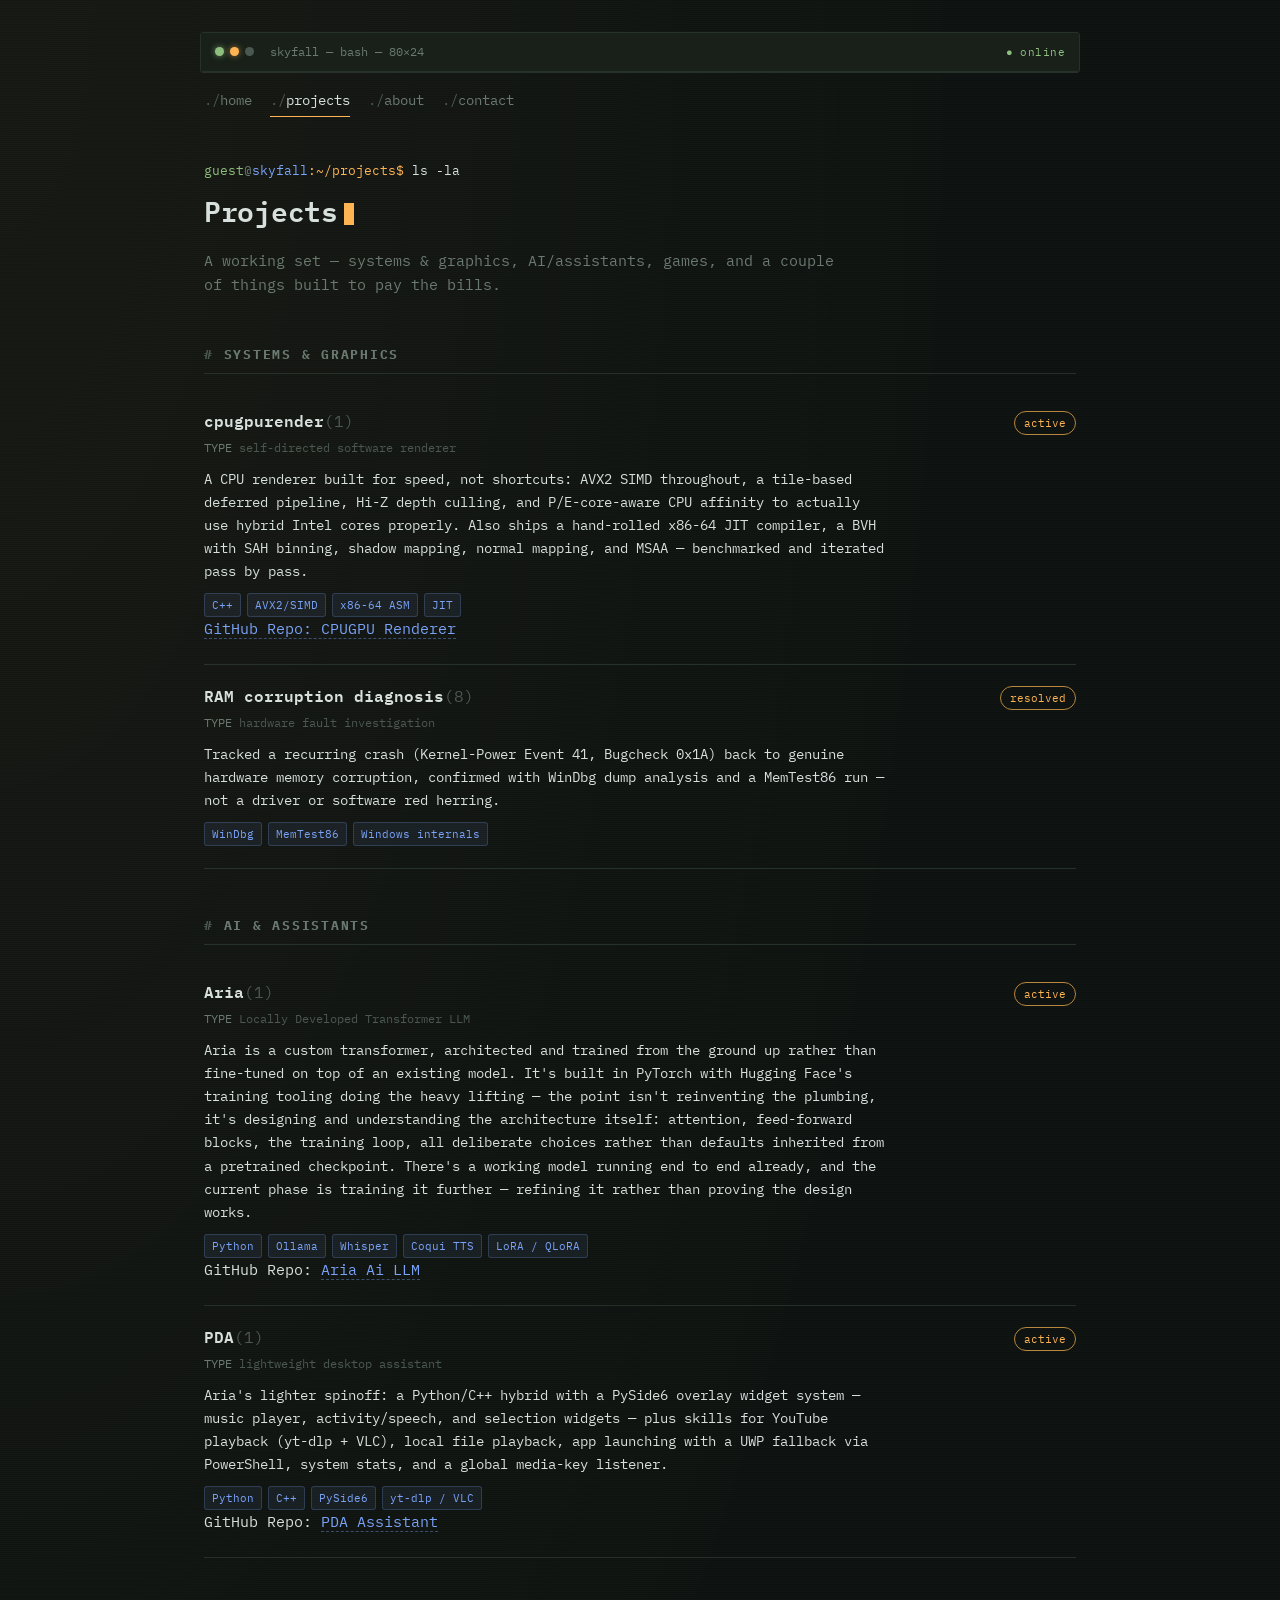
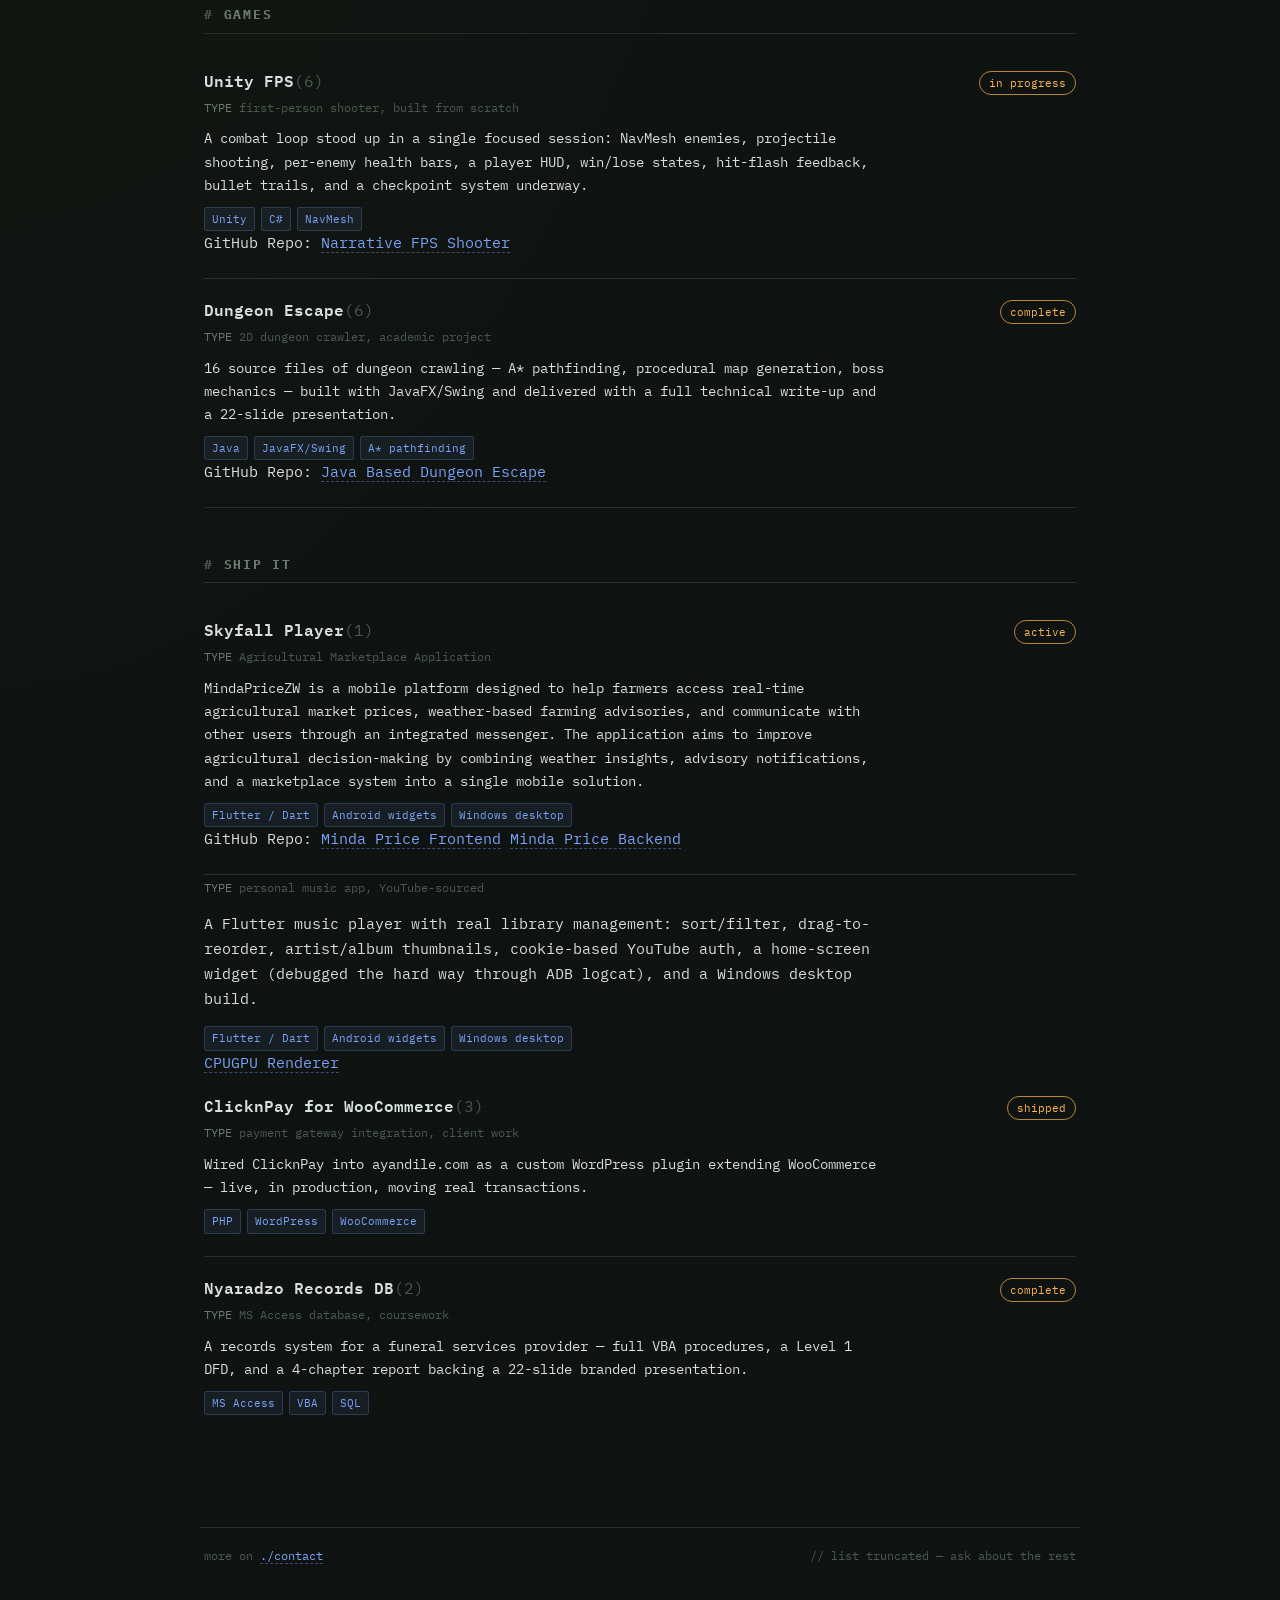
==== commit a7457e6b: "Fix GitHub link formatting in projects.html" ====
--- a/docs/projects.html
+++ b/docs/projects.html
@@ -50,7 +50,7 @@
       cores properly. Also ships a hand-rolled x86-64 JIT compiler, a BVH with SAH binning, shadow
       mapping, normal mapping, and MSAA — benchmarked and iterated pass by pass.</p>
     <div class="stack"><span>C++</span><span>AVX2/SIMD</span><span>x86-64 ASM</span><span>JIT</span></div>
-    <span>GitHub Repo: <a href="https://github.com/andlskyfallaju/cpugpurender">CPUGPU Renderer</a></span>
+    <span><a href="https://github.com/andlskyfallaju/cpugpurender">GitHub Repo: CPUGPU Renderer</a></span>
   </div>
 
   <div class="entry">
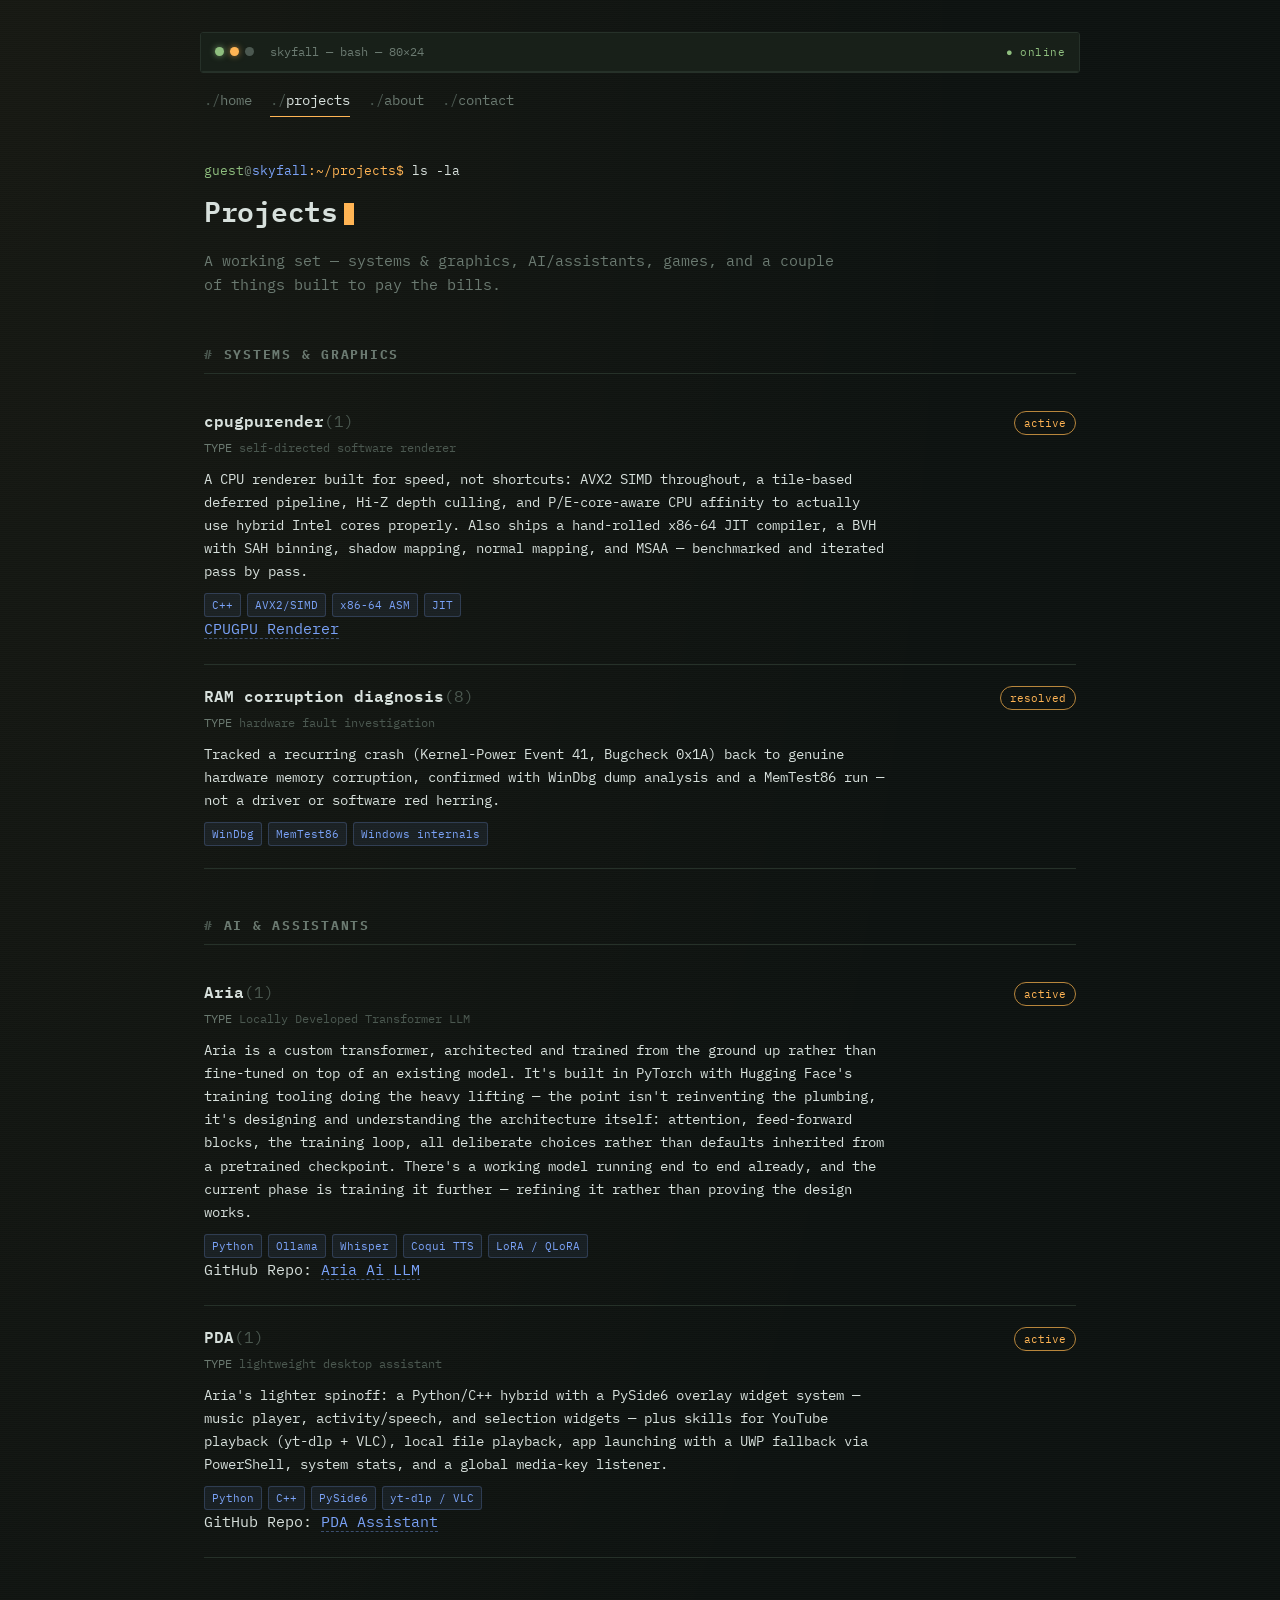
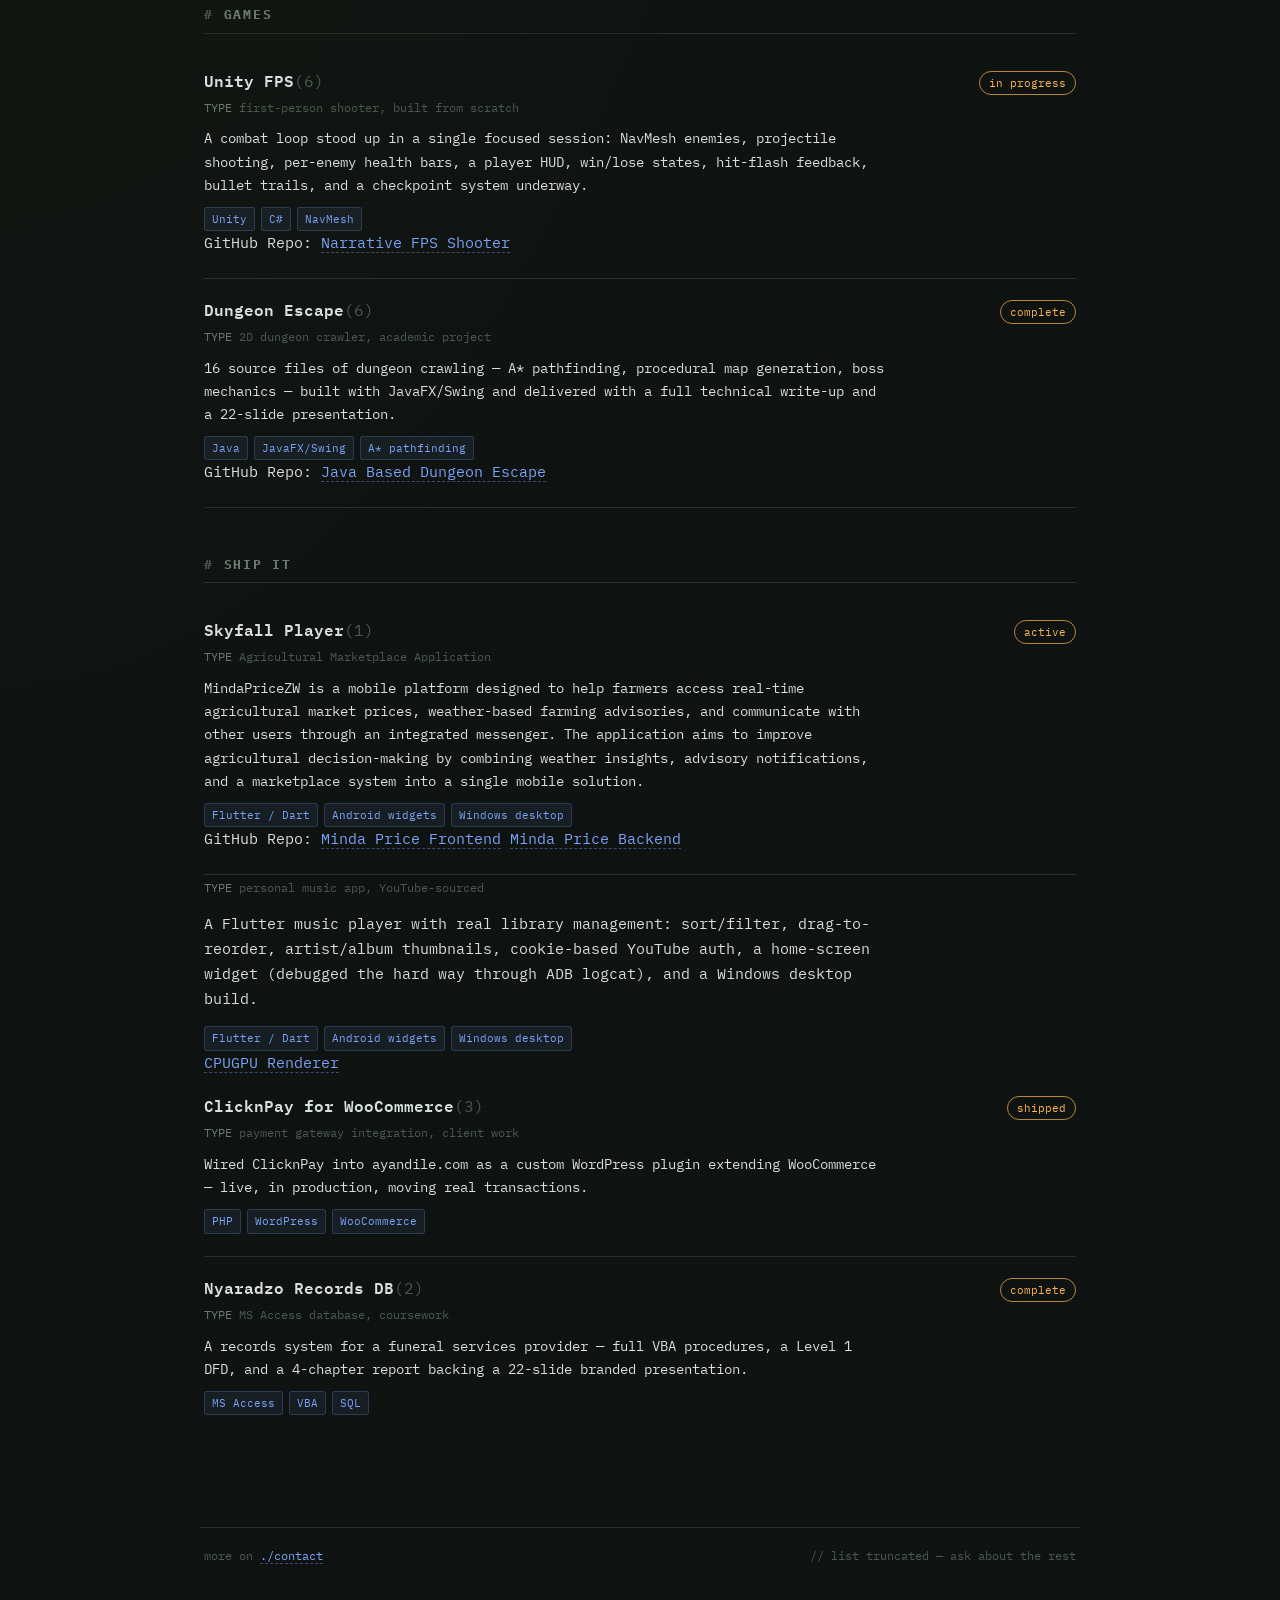
==== commit 0a076c71: "Update link text for CPUGPU Renderer" ====
--- a/docs/projects.html
+++ b/docs/projects.html
@@ -50,7 +50,7 @@
       cores properly. Also ships a hand-rolled x86-64 JIT compiler, a BVH with SAH binning, shadow
       mapping, normal mapping, and MSAA — benchmarked and iterated pass by pass.</p>
     <div class="stack"><span>C++</span><span>AVX2/SIMD</span><span>x86-64 ASM</span><span>JIT</span></div>
-    <span><a href="https://github.com/andlskyfallaju/cpugpurender">GitHub Repo: CPUGPU Renderer</a></span>
+    <span><a href="https://github.com/andlskyfallaju/cpugpurender">CPUGPU Renderer</a></span>
   </div>
 
   <div class="entry">
